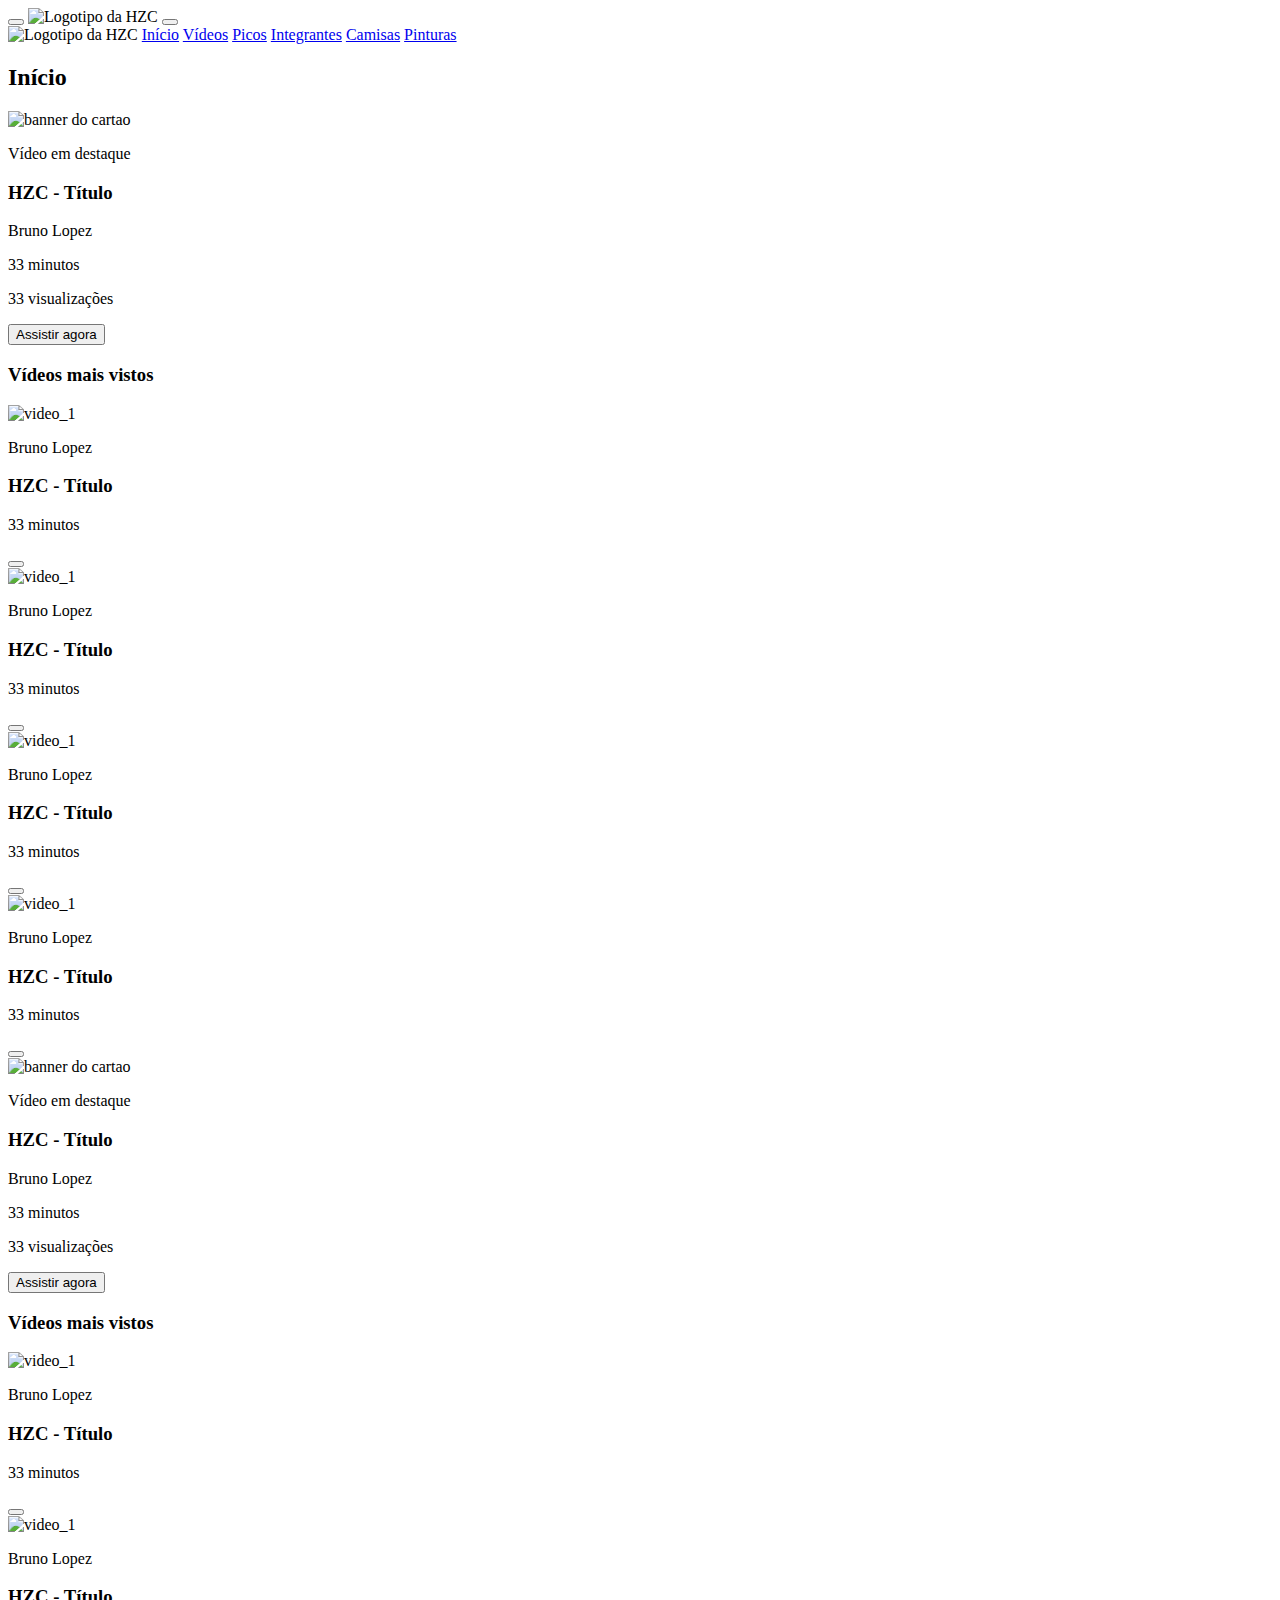
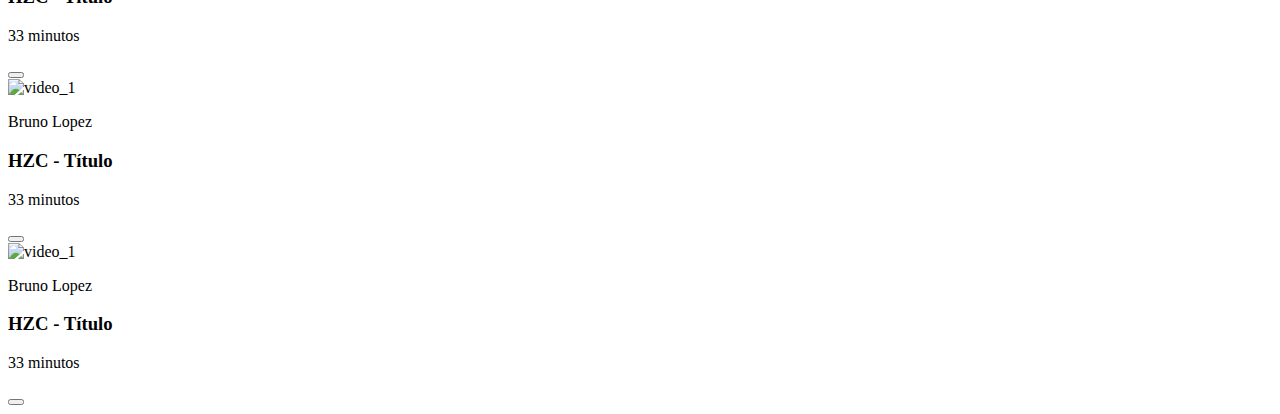
==== index.html @ 56eabd18 "Add files via upload" ====
<!DOCTYPE html>
<html lang="pt-br">
  <head>
    <meta charset="UTF-8" />
    <meta http-equiv="X-UA-Compatible" content="IE=edge" />
    <meta name="viewport" content="width=device-width, initial-scale=1.0" />
    <title>HZC | Home</title>
    <link rel="preconnect" href="https://fonts.googleapis.com" />
    <link rel="preconnect" href="https://fonts.gstatic.com" crossorigin />
    <link
      rel="stylesheet"
      href="https://fonts.googleapis.com/css2?family=Open+Sans:wght@400;600;700&display=swap"
    />
    <link rel="stylesheet" href="reset.css" />
    <link rel="stylesheet" href="style.css" />
  </head>
  <body>
    <header class="cabecalho">
      <button class="cabecalho__menu" aria-label="Menu"><i></i></button>
      <img src="img/logo.svg" alt="Logotipo da HZC" class="cabecalho__logo" />
      <button class="cabecalho__notificacao" aria-label="Notificação">
        <i></i>
      </button>
    </header>
    <nav class="menu-lateral">
      <img
        src="img/logo.svg"
        alt="Logotipo da HZC"
        class="menu-lateral__logo"
      />
      <a
        href="#"
        class="menu-lateral__link menu-lateral__link--inicio menu-lateral__link--ativo"
        >Início</a
      >
      <a href="#" class="menu-lateral__link menu-lateral__link--videos"
        >Vídeos</a
      >
      <a href="#" class="menu-lateral__link menu-lateral__link--picos">Picos</a>
      <a href="#" class="menu-lateral__link menu-lateral__link--integrantes"
        >Integrantes</a
      >
      <a href="#" class="menu-lateral__link menu-lateral__link--camisas"
        >Camisas</a
      >
      <a href="#" class="menu-lateral__link menu-lateral__link--pinturas"
        >Pinturas</a
      >
    </nav>
    <main class="principal">
      <h2 class="titulo__pagina">Início</h2>
      <article class="cartao cartao--destaque">
        <img
          src="img/banner-mobile_1.png"
          alt="banner do cartao"
          class="cartao_imagem"
        />
        <div class="cartao__conteudo">
          <p class="cartao__destaque">Vídeo em destaque</p>
          <h3 class="cartao__titulo">HZC - Título</h3>
          <p class="cartao__perfil">Bruno Lopez</p>
          <p class="cartao__info cartao__info--tempo">33 minutos</p>
          <p class="cartao__info cartao__info--visualizacao">
            33 visualizações
          </p>
          <button
            class="cartao__botao cartao__botao--play cartao__botao--destaque"
          >
            Assistir agora
          </button>
        </div>
      </article>
      <section class="secao">
        <h3 class="titulo-secao">Vídeos mais vistos</h3>
        <article class="cartao">
          <img src="img/video_1.png" alt="video_1" class="cartao_imagem" />
          <div class="cartao__conteudo">
            <p class="cartao__perfil">Bruno Lopez</p>
            <h3 class="cartao__titulo">HZC - Título</h3>
            <p class="cartao__info cartao__info--tempo">33 minutos</p>
            <button
              class="cartao__botao cartao__botao--play"
              aria-label="Assistir agora"
            ></button>
          </div>
        </article>
        <article class="cartao">
          <img src="img/video_1.png" alt="video_1" class="cartao_imagem" />
          <div class="cartao__conteudo">
            <p class="cartao__perfil">Bruno Lopez</p>
            <h3 class="cartao__titulo">HZC - Título</h3>
            <p class="cartao__info cartao__info--tempo">33 minutos</p>
            <button
              class="cartao__botao cartao__botao--play"
              aria-label="Assistir agora"
            ></button>
          </div>
        </article>
        <article class="cartao">
          <img src="img/video_1.png" alt="video_1" class="cartao_imagem" />
          <div class="cartao__conteudo">
            <p class="cartao__perfil">Bruno Lopez</p>
            <h3 class="cartao__titulo">HZC - Título</h3>
            <p class="cartao__info cartao__info--tempo">33 minutos</p>
            <button
              class="cartao__botao cartao__botao--play"
              aria-label="Assistir agora"
            ></button>
          </div>
        </article>
        <article class="cartao">
          <img src="img/video_1.png" alt="video_1" class="cartao_imagem" />
          <div class="cartao__conteudo">
            <p class="cartao__perfil">Bruno Lopez</p>
            <h3 class="cartao__titulo">HZC - Título</h3>
            <p class="cartao__info cartao__info--tempo">33 minutos</p>
            <button
              class="cartao__botao cartao__botao--play"
              aria-label="Assistir agora"
            ></button>
          </div>
        </article>
      </section>
      <article class="cartao cartao--destaque">
        <img
          src="img/banner-mobile_1.png"
          alt="banner do cartao"
          class="cartao_imagem"
        />
        <div class="cartao__conteudo">
          <p class="cartao__destaque">Vídeo em destaque</p>
          <h3 class="cartao__titulo">HZC - Título</h3>
          <p class="cartao__perfil">Bruno Lopez</p>
          <p class="cartao__info cartao__info--tempo">33 minutos</p>
          <p class="cartao__info cartao__info--visualizacao">
            33 visualizações
          </p>
          <button
            class="cartao__botao cartao__botao--play cartao__botao--destaque"
          >
            Assistir agora
          </button>
        </div>
      </article>
      <section class="secao">
        <h3 class="titulo-secao">Vídeos mais vistos</h3>
        <article class="cartao">
          <img src="img/video_1.png" alt="video_1" class="cartao_imagem" />
          <div class="cartao__conteudo">
            <p class="cartao__perfil">Bruno Lopez</p>
            <h3 class="cartao__titulo">HZC - Título</h3>
            <p class="cartao__info cartao__info--tempo">33 minutos</p>
            <button
              class="cartao__botao cartao__botao--play"
              aria-label="Assistir agora"
            ></button>
          </div>
        </article>
        <article class="cartao">
          <img src="img/video_1.png" alt="video_1" class="cartao_imagem" />
          <div class="cartao__conteudo">
            <p class="cartao__perfil">Bruno Lopez</p>
            <h3 class="cartao__titulo">HZC - Título</h3>
            <p class="cartao__info cartao__info--tempo">33 minutos</p>
            <button
              class="cartao__botao cartao__botao--play"
              aria-label="Assistir agora"
            ></button>
          </div>
        </article>
        <article class="cartao">
          <img src="img/video_1.png" alt="video_1" class="cartao_imagem" />
          <div class="cartao__conteudo">
            <p class="cartao__perfil">Bruno Lopez</p>
            <h3 class="cartao__titulo">HZC - Título</h3>
            <p class="cartao__info cartao__info--tempo">33 minutos</p>
            <button
              class="cartao__botao cartao__botao--play"
              aria-label="Assistir agora"
            ></button>
          </div>
        </article>
        <article class="cartao">
          <img src="img/video_1.png" alt="video_1" class="cartao_imagem" />
          <div class="cartao__conteudo">
            <p class="cartao__perfil">Bruno Lopez</p>
            <h3 class="cartao__titulo">HZC - Título</h3>
            <p class="cartao__info cartao__info--tempo">33 minutos</p>
            <button
              class="cartao__botao cartao__botao--play"
              aria-label="Assistir agora"
            ></button>
          </div>
        </article>
      </section>
    </main>
    <script src="index.js"></script>
  </body>
</html>
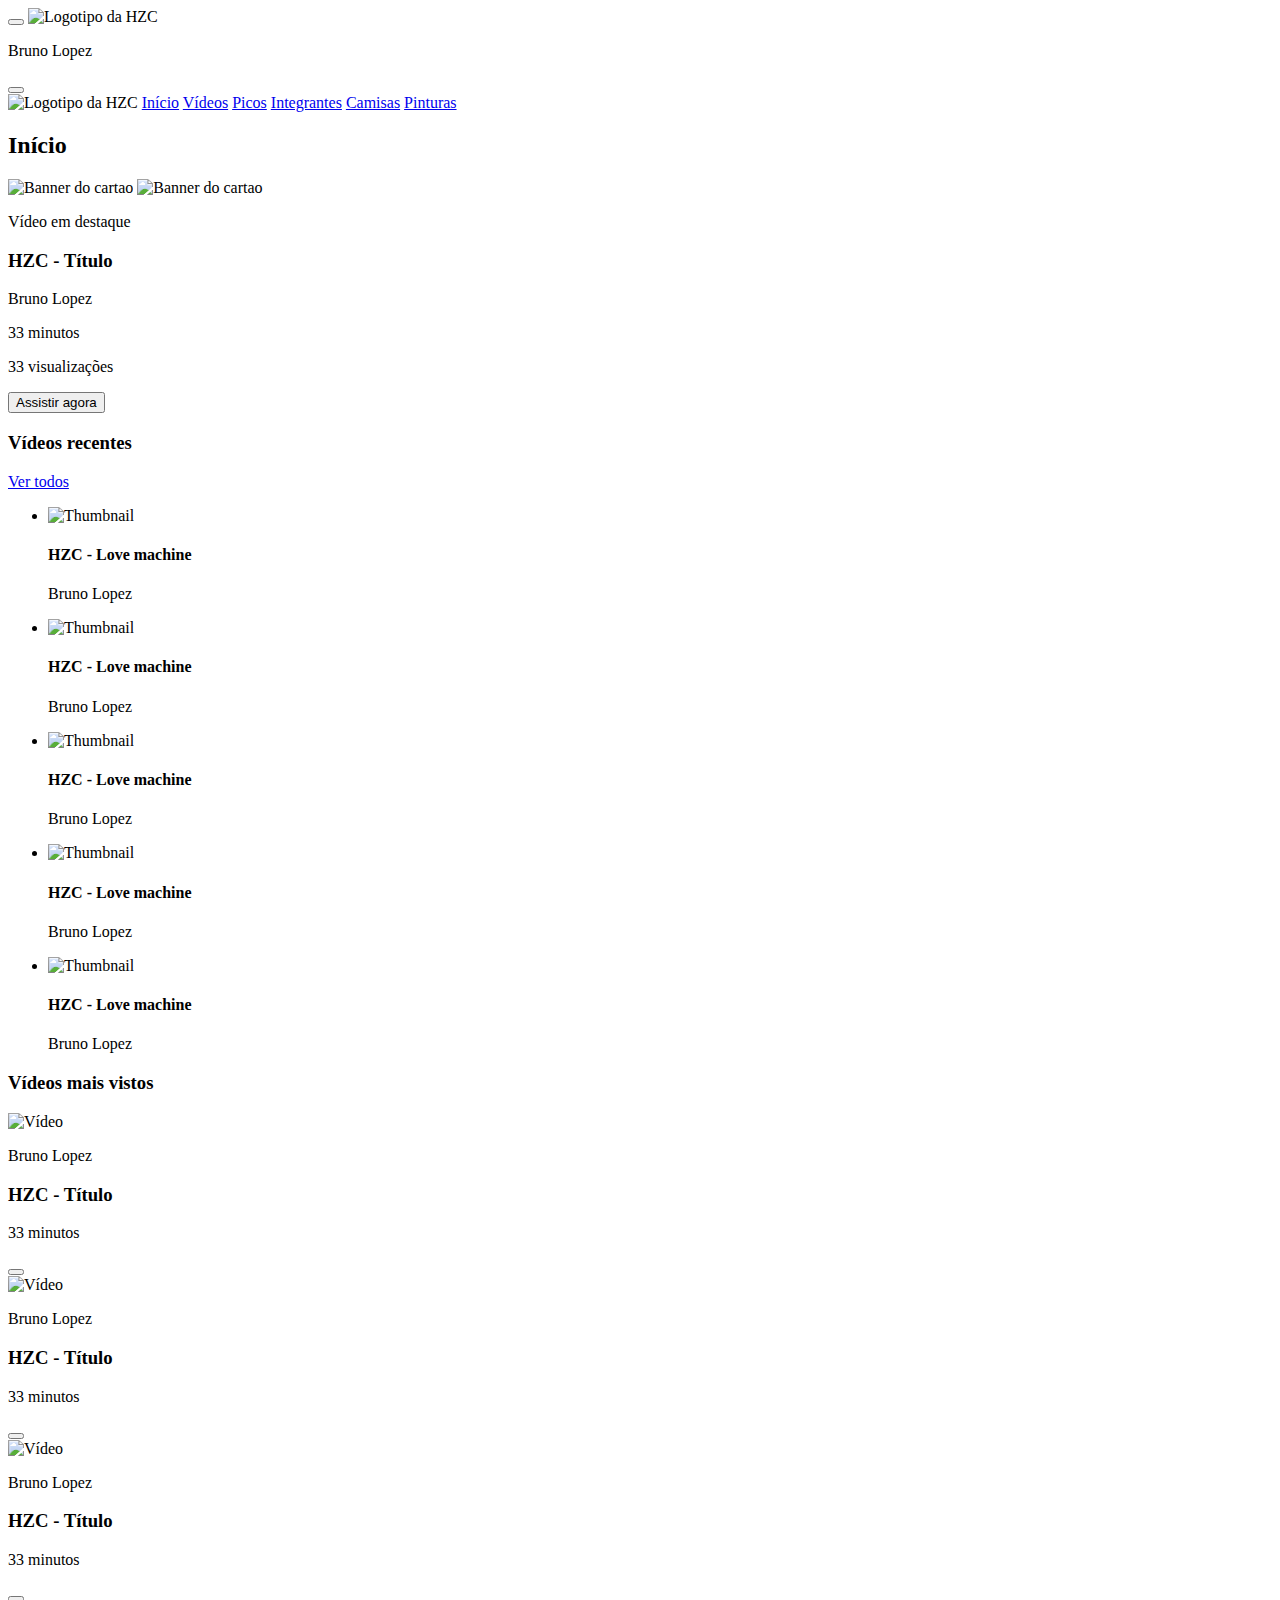
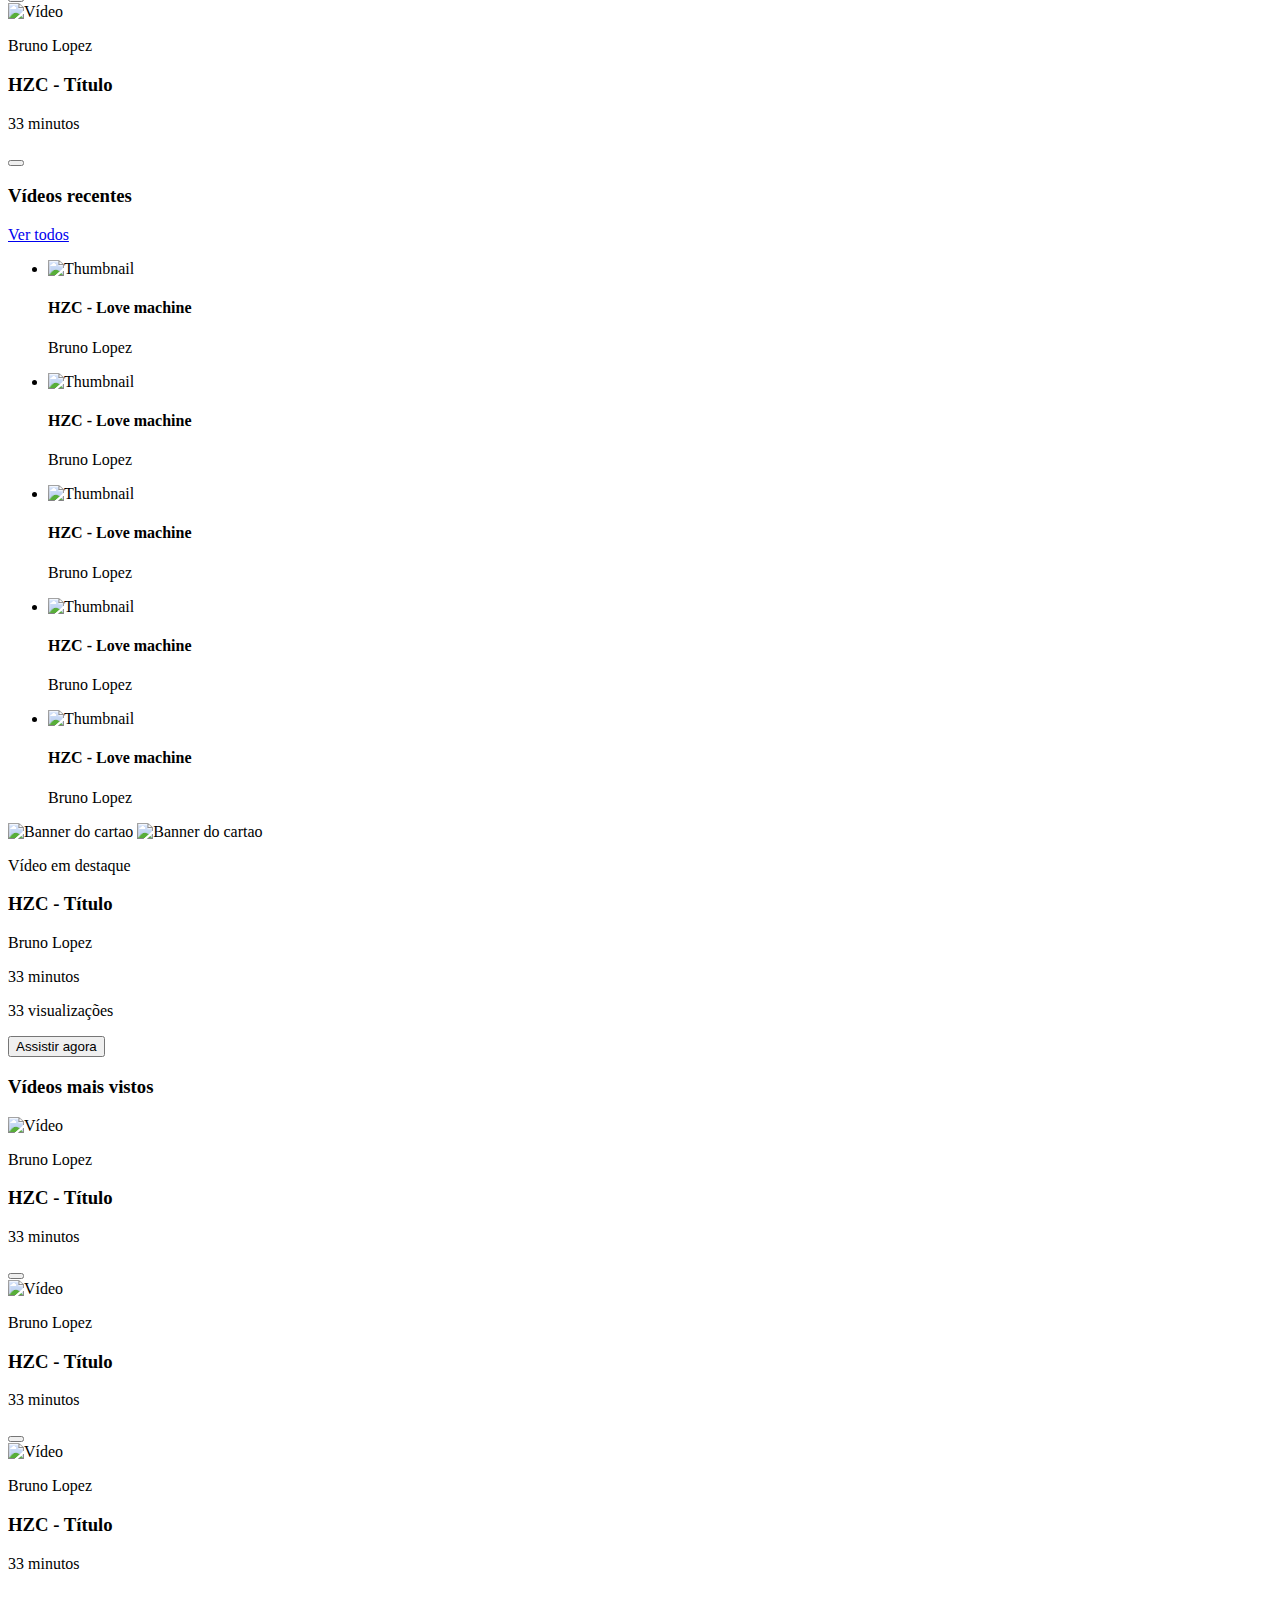
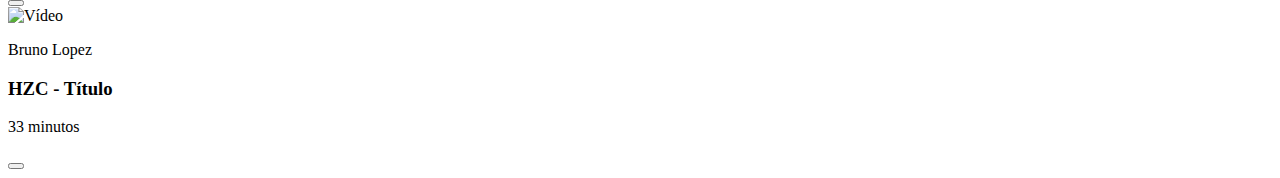
==== commit b49a645b: "Add files via upload" ====
--- a/index.html
+++ b/index.html
@@ -18,6 +18,7 @@
     <header class="cabecalho">
       <button class="cabecalho__menu" aria-label="Menu"><i></i></button>
       <img src="img/logo.svg" alt="Logotipo da HZC" class="cabecalho__logo" />
+      <p class="cabecalho__perfil">Bruno Lopez</p>
       <button class="cabecalho__notificacao" aria-label="Notificação">
         <i></i>
       </button>
@@ -48,12 +49,17 @@
       >
     </nav>
     <main class="principal">
-      <h2 class="titulo__pagina">Início</h2>
-      <article class="cartao cartao--destaque">
+      <h2 class="titulo-pagina">Início</h2>
+      <article class="cartao cartao--destaque destaque-video">
         <img
           src="img/banner-mobile_1.png"
-          alt="banner do cartao"
-          class="cartao_imagem"
+          alt="Banner do cartao"
+          class="cartao__imagem cartao__imagem--mobile"
+        />
+        <img
+          src="img/banner_1.png"
+          alt="Banner do cartao"
+          class="cartao__imagem cartao__imagem--desktop"
         />
         <div class="cartao__conteudo">
           <p class="cartao__destaque">Vídeo em destaque</p>
@@ -70,46 +76,97 @@
           </button>
         </div>
       </article>
-      <section class="secao">
+      <article class="cartao cartao--recentes videos-recentes">
+        <h3 class="cartao__titulo">Vídeos recentes</h3>
+        <a href="#" class="cartao__link">Ver todos</a>
+        <ul class="cartao__lista">
+          <li class="cartao__item">
+            <img
+              src="img/miniatura_1.png"
+              alt="Thumbnail"
+              class="cartao__item-thumbnail"
+            />
+            <h4 class="cartao__item-titulo">HZC - Love machine</h4>
+            <p class="cartao__item-perfil">Bruno Lopez</p>
+          </li>
+          <li class="cartao__item">
+            <img
+              src="img/miniatura_1.png"
+              alt="Thumbnail"
+              class="cartao__item-thumbnail"
+            />
+            <h4 class="cartao__item-titulo">HZC - Love machine</h4>
+            <p class="cartao__item-perfil">Bruno Lopez</p>
+          </li>
+          <li class="cartao__item">
+            <img
+              src="img/miniatura_1.png"
+              alt="Thumbnail"
+              class="cartao__item-thumbnail"
+            />
+            <h4 class="cartao__item-titulo">HZC - Love machine</h4>
+            <p class="cartao__item-perfil">Bruno Lopez</p>
+          </li>
+          <li class="cartao__item">
+            <img
+              src="img/miniatura_1.png"
+              alt="Thumbnail"
+              class="cartao__item-thumbnail"
+            />
+            <h4 class="cartao__item-titulo">HZC - Love machine</h4>
+            <p class="cartao__item-perfil">Bruno Lopez</p>
+          </li>
+          <li class="cartao__item">
+            <img
+              src="img/miniatura_1.png"
+              alt="Thumbnail"
+              class="cartao__item-thumbnail"
+            />
+            <h4 class="cartao__item-titulo">HZC - Love machine</h4>
+            <p class="cartao__item-perfil">Bruno Lopez</p>
+          </li>
+        </ul>
+      </article>
+      <section class="secao secao-videos">
         <h3 class="titulo-secao">Vídeos mais vistos</h3>
         <article class="cartao">
-          <img src="img/video_1.png" alt="video_1" class="cartao_imagem" />
-          <div class="cartao__conteudo">
-            <p class="cartao__perfil">Bruno Lopez</p>
-            <h3 class="cartao__titulo">HZC - Título</h3>
-            <p class="cartao__info cartao__info--tempo">33 minutos</p>
-            <button
-              class="cartao__botao cartao__botao--play"
-              aria-label="Assistir agora"
-            ></button>
-          </div>
-        </article>
-        <article class="cartao">
-          <img src="img/video_1.png" alt="video_1" class="cartao_imagem" />
-          <div class="cartao__conteudo">
-            <p class="cartao__perfil">Bruno Lopez</p>
-            <h3 class="cartao__titulo">HZC - Título</h3>
-            <p class="cartao__info cartao__info--tempo">33 minutos</p>
-            <button
-              class="cartao__botao cartao__botao--play"
-              aria-label="Assistir agora"
-            ></button>
-          </div>
-        </article>
-        <article class="cartao">
-          <img src="img/video_1.png" alt="video_1" class="cartao_imagem" />
-          <div class="cartao__conteudo">
-            <p class="cartao__perfil">Bruno Lopez</p>
-            <h3 class="cartao__titulo">HZC - Título</h3>
-            <p class="cartao__info cartao__info--tempo">33 minutos</p>
-            <button
-              class="cartao__botao cartao__botao--play"
-              aria-label="Assistir agora"
-            ></button>
-          </div>
-        </article>
-        <article class="cartao">
-          <img src="img/video_1.png" alt="video_1" class="cartao_imagem" />
+          <img src="img/video_1.png" alt="Vídeo" class="cartao__imagem" />
+          <div class="cartao__conteudo">
+            <p class="cartao__perfil">Bruno Lopez</p>
+            <h3 class="cartao__titulo">HZC - Título</h3>
+            <p class="cartao__info cartao__info--tempo">33 minutos</p>
+            <button
+              class="cartao__botao cartao__botao--play"
+              aria-label="Assistir agora"
+            ></button>
+          </div>
+        </article>
+        <article class="cartao">
+          <img src="img/video_1.png" alt="Vídeo" class="cartao__imagem" />
+          <div class="cartao__conteudo">
+            <p class="cartao__perfil">Bruno Lopez</p>
+            <h3 class="cartao__titulo">HZC - Título</h3>
+            <p class="cartao__info cartao__info--tempo">33 minutos</p>
+            <button
+              class="cartao__botao cartao__botao--play"
+              aria-label="Assistir agora"
+            ></button>
+          </div>
+        </article>
+        <article class="cartao">
+          <img src="img/video_1.png" alt="Vídeo" class="cartao__imagem" />
+          <div class="cartao__conteudo">
+            <p class="cartao__perfil">Bruno Lopez</p>
+            <h3 class="cartao__titulo">HZC - Título</h3>
+            <p class="cartao__info cartao__info--tempo">33 minutos</p>
+            <button
+              class="cartao__botao cartao__botao--play"
+              aria-label="Assistir agora"
+            ></button>
+          </div>
+        </article>
+        <article class="cartao">
+          <img src="img/video_1.png" alt="Vídeo" class="cartao__imagem" />
           <div class="cartao__conteudo">
             <p class="cartao__perfil">Bruno Lopez</p>
             <h3 class="cartao__titulo">HZC - Título</h3>
@@ -121,11 +178,67 @@
           </div>
         </article>
       </section>
-      <article class="cartao cartao--destaque">
+      <article class="cartao cartao--recentes produtos-recentes">
+        <h3 class="cartao__titulo">Vídeos recentes</h3>
+        <a href="#" class="cartao__link">Ver todos</a>
+        <ul class="cartao__lista">
+          <li class="cartao__item">
+            <img
+              src="img/miniatura_1.png"
+              alt="Thumbnail"
+              class="cartao__item-thumbnail"
+            />
+            <h4 class="cartao__item-titulo">HZC - Love machine</h4>
+            <p class="cartao__item-perfil">Bruno Lopez</p>
+          </li>
+          <li class="cartao__item">
+            <img
+              src="img/miniatura_1.png"
+              alt="Thumbnail"
+              class="cartao__item-thumbnail"
+            />
+            <h4 class="cartao__item-titulo">HZC - Love machine</h4>
+            <p class="cartao__item-perfil">Bruno Lopez</p>
+          </li>
+          <li class="cartao__item">
+            <img
+              src="img/miniatura_1.png"
+              alt="Thumbnail"
+              class="cartao__item-thumbnail"
+            />
+            <h4 class="cartao__item-titulo">HZC - Love machine</h4>
+            <p class="cartao__item-perfil">Bruno Lopez</p>
+          </li>
+          <li class="cartao__item">
+            <img
+              src="img/miniatura_1.png"
+              alt="Thumbnail"
+              class="cartao__item-thumbnail"
+            />
+            <h4 class="cartao__item-titulo">HZC - Love machine</h4>
+            <p class="cartao__item-perfil">Bruno Lopez</p>
+          </li>
+          <li class="cartao__item">
+            <img
+              src="img/miniatura_1.png"
+              alt="Thumbnail"
+              class="cartao__item-thumbnail"
+            />
+            <h4 class="cartao__item-titulo">HZC - Love machine</h4>
+            <p class="cartao__item-perfil">Bruno Lopez</p>
+          </li>
+        </ul>
+      </article>
+      <article class="cartao cartao--destaque destaque-produtos">
         <img
-          src="img/banner-mobile_1.png"
-          alt="banner do cartao"
-          class="cartao_imagem"
+          src="img/banner-mobile_2.png"
+          alt="Banner do cartao"
+          class="cartao__imagem cartao__imagem--mobile"
+        />
+        <img
+          src="img/banner_2.png"
+          alt="Banner do cartao"
+          class="cartao__imagem cartao__imagem--desktop"
         />
         <div class="cartao__conteudo">
           <p class="cartao__destaque">Vídeo em destaque</p>
@@ -142,46 +255,46 @@
           </button>
         </div>
       </article>
-      <section class="secao">
+      <section class="secao secao-produtos">
         <h3 class="titulo-secao">Vídeos mais vistos</h3>
         <article class="cartao">
-          <img src="img/video_1.png" alt="video_1" class="cartao_imagem" />
-          <div class="cartao__conteudo">
-            <p class="cartao__perfil">Bruno Lopez</p>
-            <h3 class="cartao__titulo">HZC - Título</h3>
-            <p class="cartao__info cartao__info--tempo">33 minutos</p>
-            <button
-              class="cartao__botao cartao__botao--play"
-              aria-label="Assistir agora"
-            ></button>
-          </div>
-        </article>
-        <article class="cartao">
-          <img src="img/video_1.png" alt="video_1" class="cartao_imagem" />
-          <div class="cartao__conteudo">
-            <p class="cartao__perfil">Bruno Lopez</p>
-            <h3 class="cartao__titulo">HZC - Título</h3>
-            <p class="cartao__info cartao__info--tempo">33 minutos</p>
-            <button
-              class="cartao__botao cartao__botao--play"
-              aria-label="Assistir agora"
-            ></button>
-          </div>
-        </article>
-        <article class="cartao">
-          <img src="img/video_1.png" alt="video_1" class="cartao_imagem" />
-          <div class="cartao__conteudo">
-            <p class="cartao__perfil">Bruno Lopez</p>
-            <h3 class="cartao__titulo">HZC - Título</h3>
-            <p class="cartao__info cartao__info--tempo">33 minutos</p>
-            <button
-              class="cartao__botao cartao__botao--play"
-              aria-label="Assistir agora"
-            ></button>
-          </div>
-        </article>
-        <article class="cartao">
-          <img src="img/video_1.png" alt="video_1" class="cartao_imagem" />
+          <img src="img/video_1.png" alt="Vídeo" class="cartao__imagem" />
+          <div class="cartao__conteudo">
+            <p class="cartao__perfil">Bruno Lopez</p>
+            <h3 class="cartao__titulo">HZC - Título</h3>
+            <p class="cartao__info cartao__info--tempo">33 minutos</p>
+            <button
+              class="cartao__botao cartao__botao--play"
+              aria-label="Assistir agora"
+            ></button>
+          </div>
+        </article>
+        <article class="cartao">
+          <img src="img/video_1.png" alt="Vídeo" class="cartao__imagem" />
+          <div class="cartao__conteudo">
+            <p class="cartao__perfil">Bruno Lopez</p>
+            <h3 class="cartao__titulo">HZC - Título</h3>
+            <p class="cartao__info cartao__info--tempo">33 minutos</p>
+            <button
+              class="cartao__botao cartao__botao--play"
+              aria-label="Assistir agora"
+            ></button>
+          </div>
+        </article>
+        <article class="cartao">
+          <img src="img/video_1.png" alt="Vídeo" class="cartao__imagem" />
+          <div class="cartao__conteudo">
+            <p class="cartao__perfil">Bruno Lopez</p>
+            <h3 class="cartao__titulo">HZC - Título</h3>
+            <p class="cartao__info cartao__info--tempo">33 minutos</p>
+            <button
+              class="cartao__botao cartao__botao--play"
+              aria-label="Assistir agora"
+            ></button>
+          </div>
+        </article>
+        <article class="cartao">
+          <img src="img/video_1.png" alt="Vídeo" class="cartao__imagem" />
           <div class="cartao__conteudo">
             <p class="cartao__perfil">Bruno Lopez</p>
             <h3 class="cartao__titulo">HZC - Título</h3>
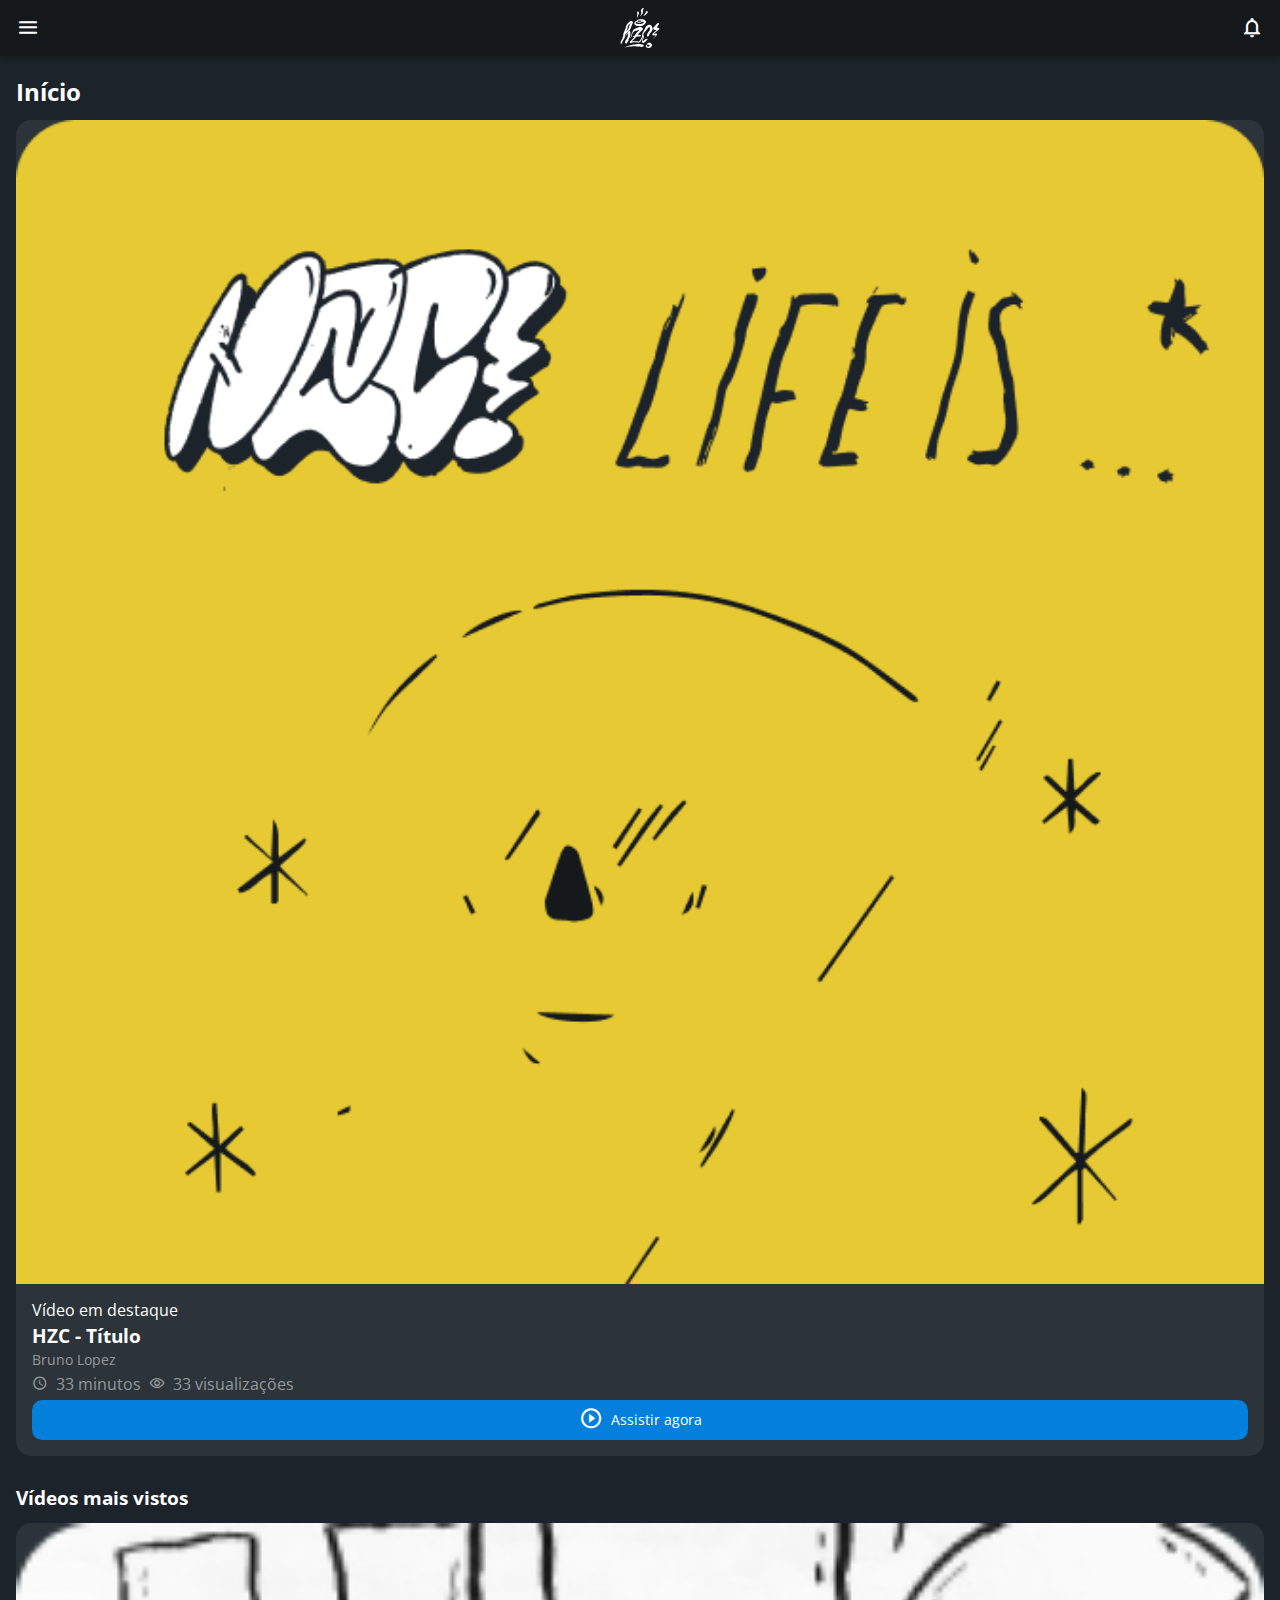
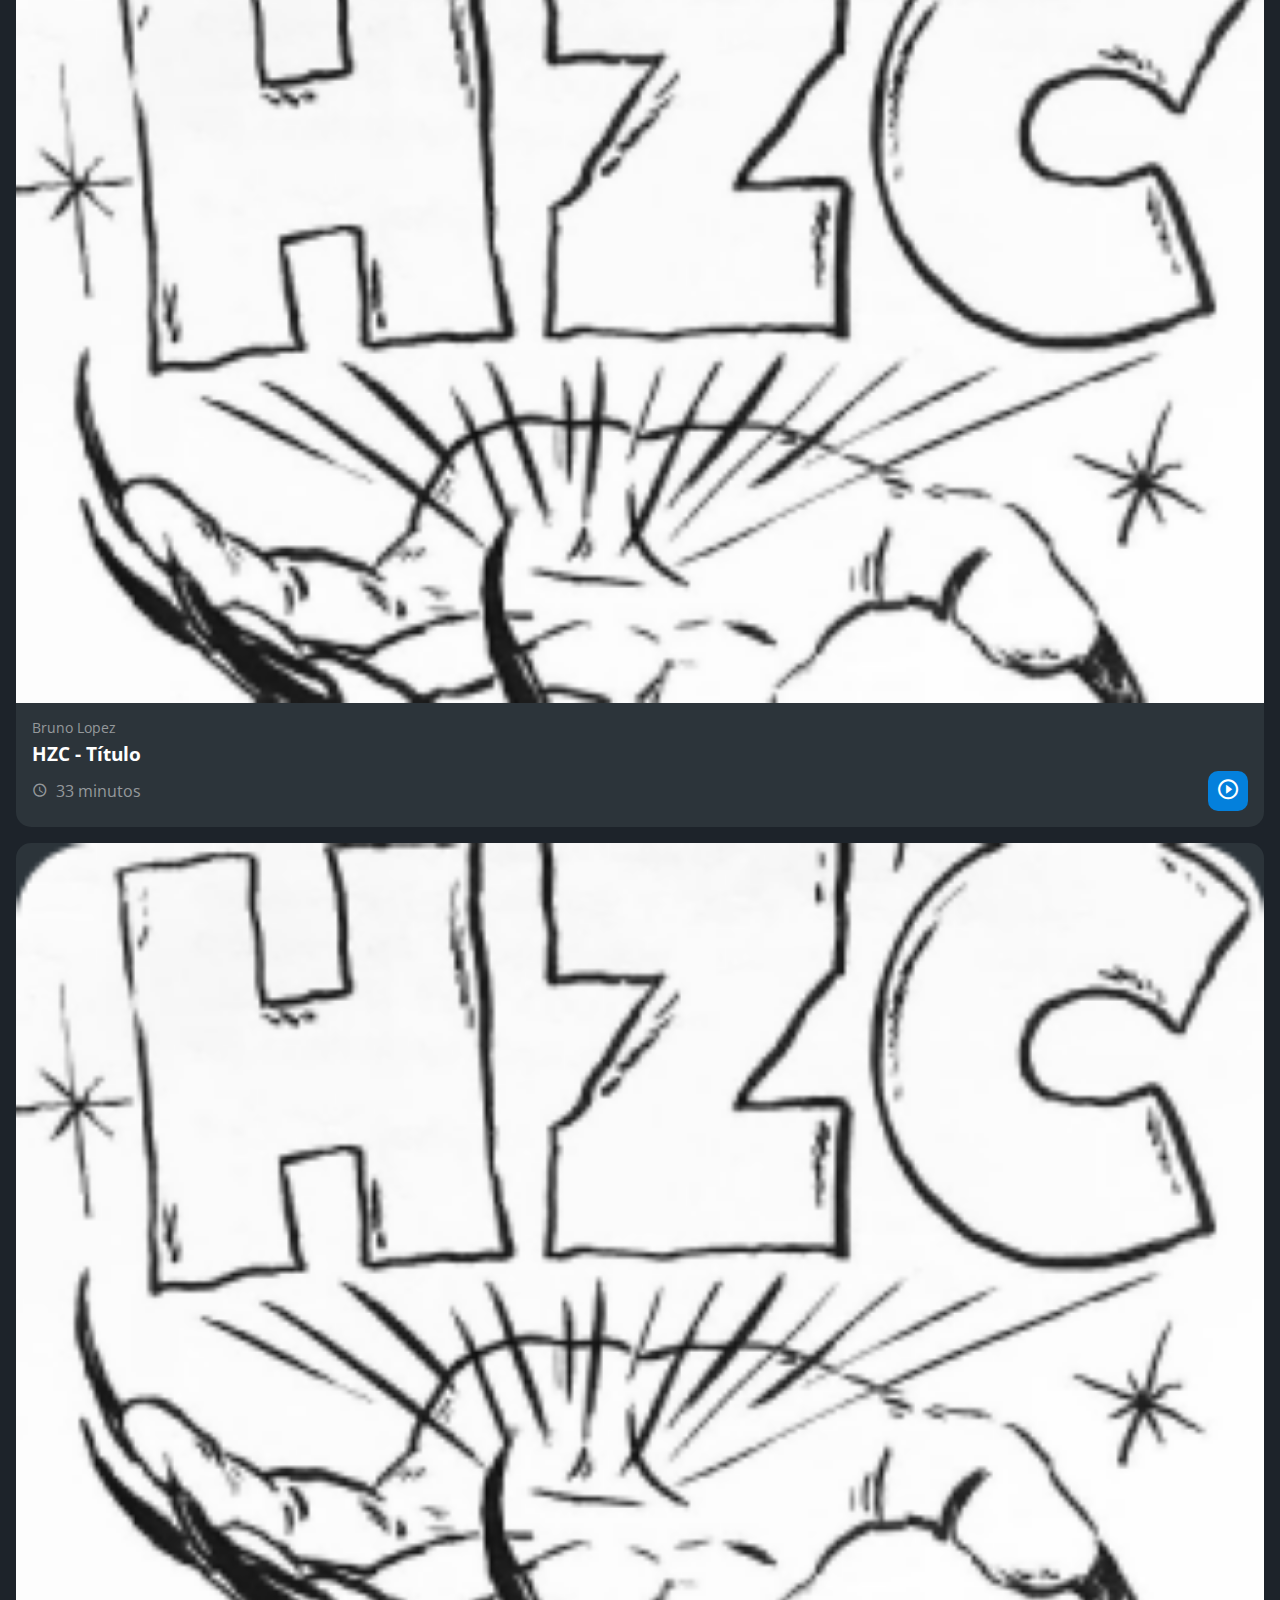
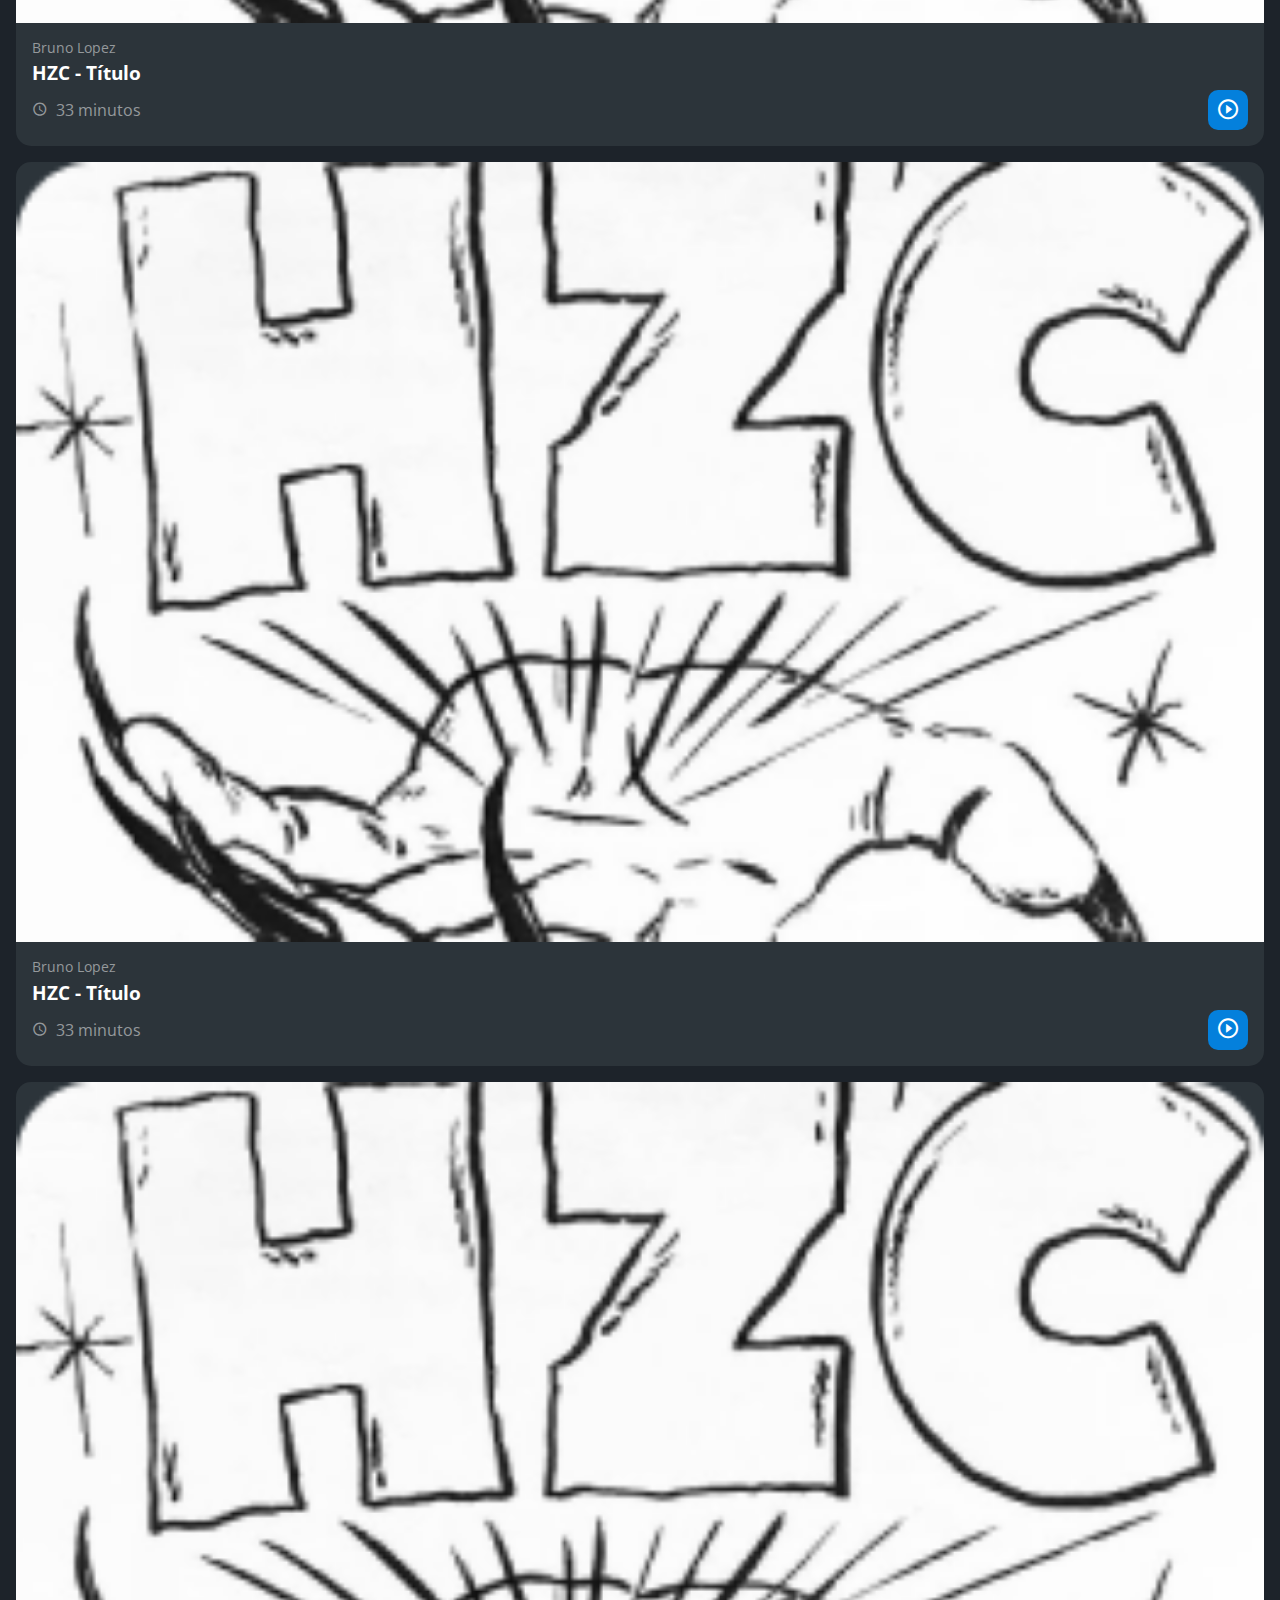
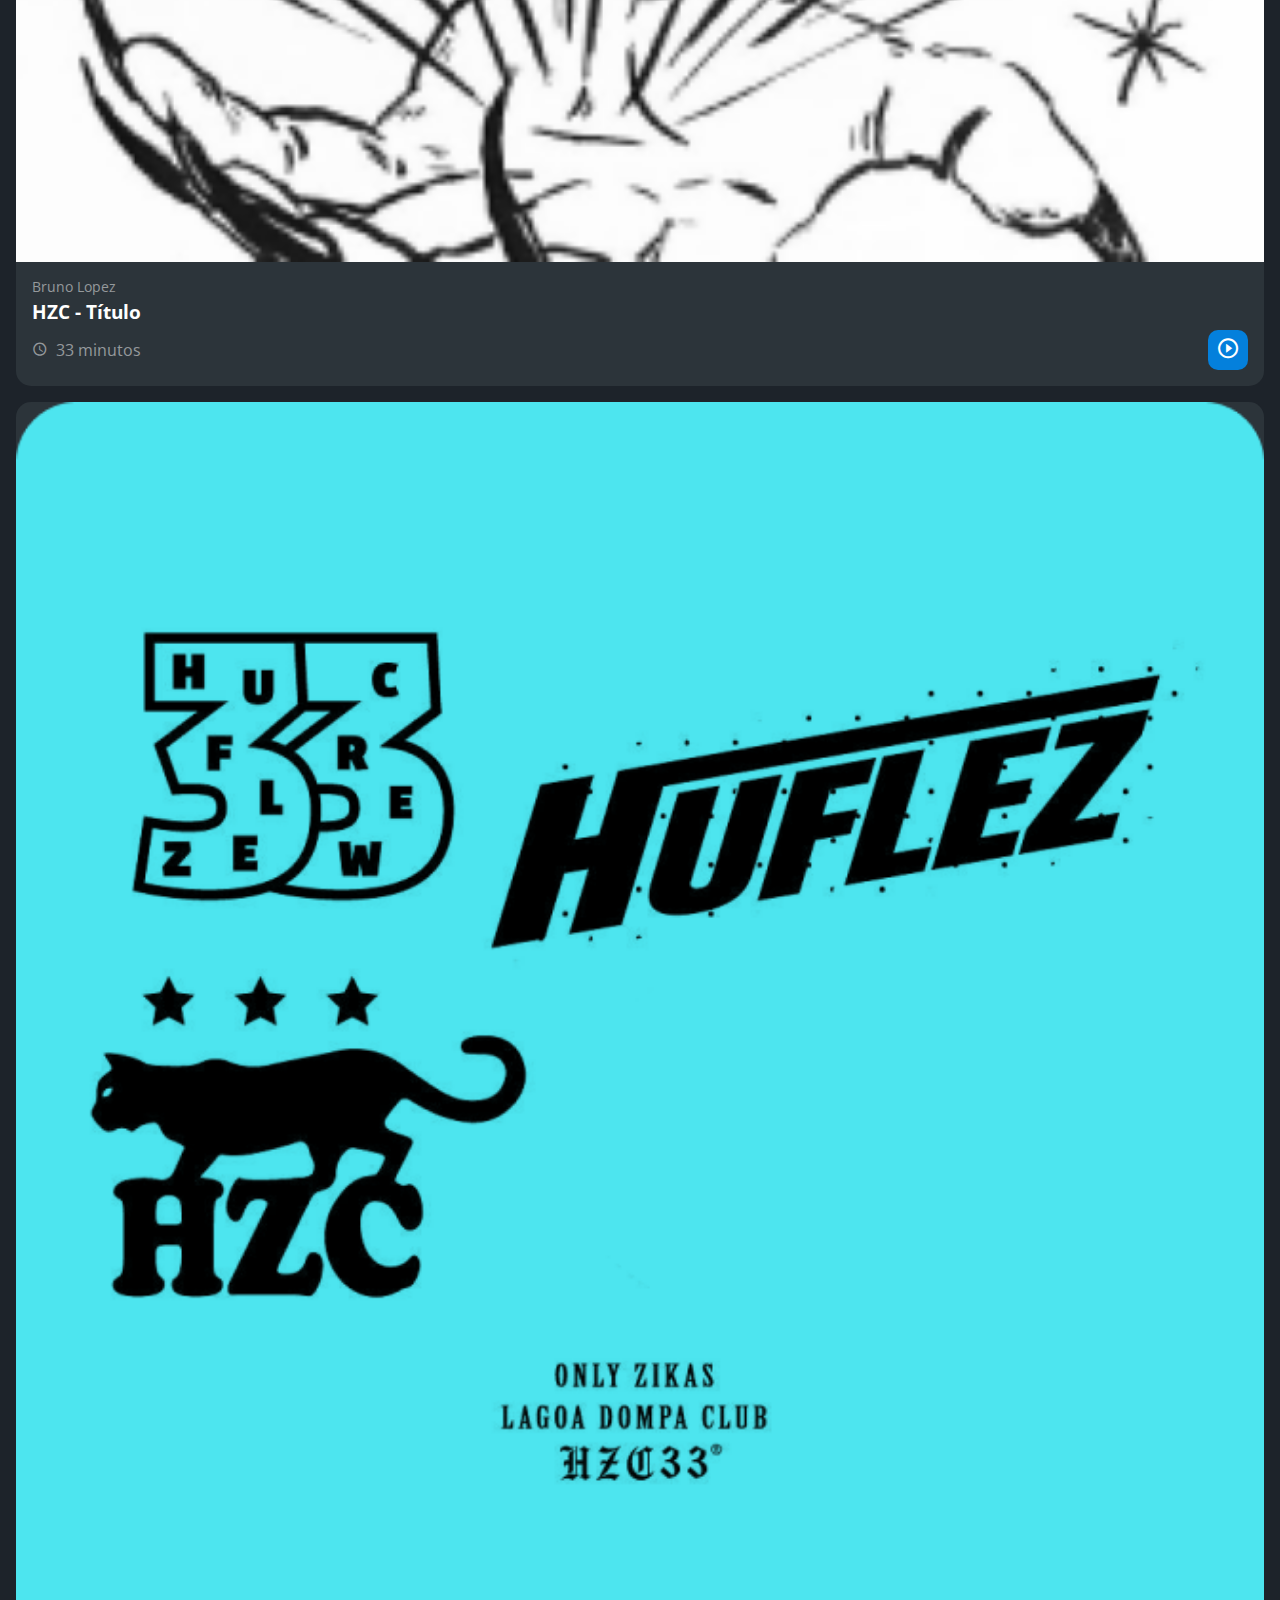
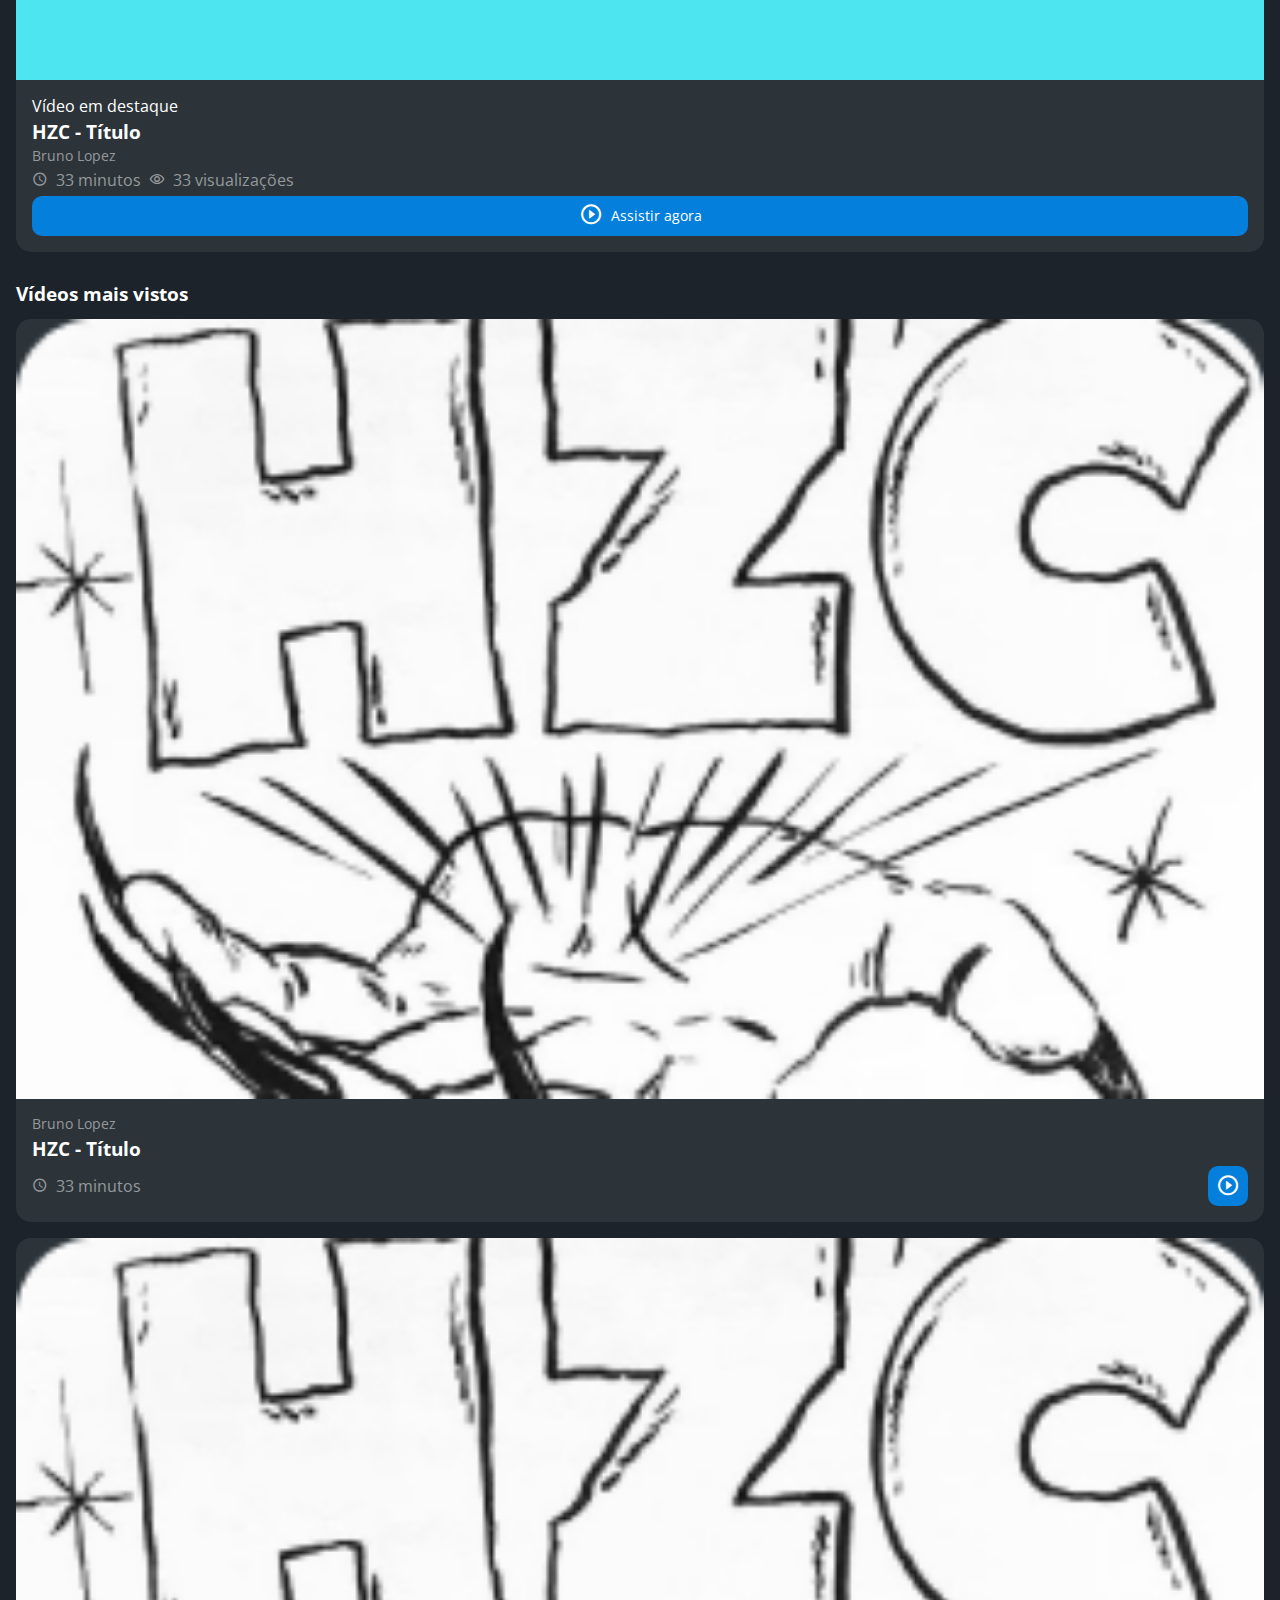
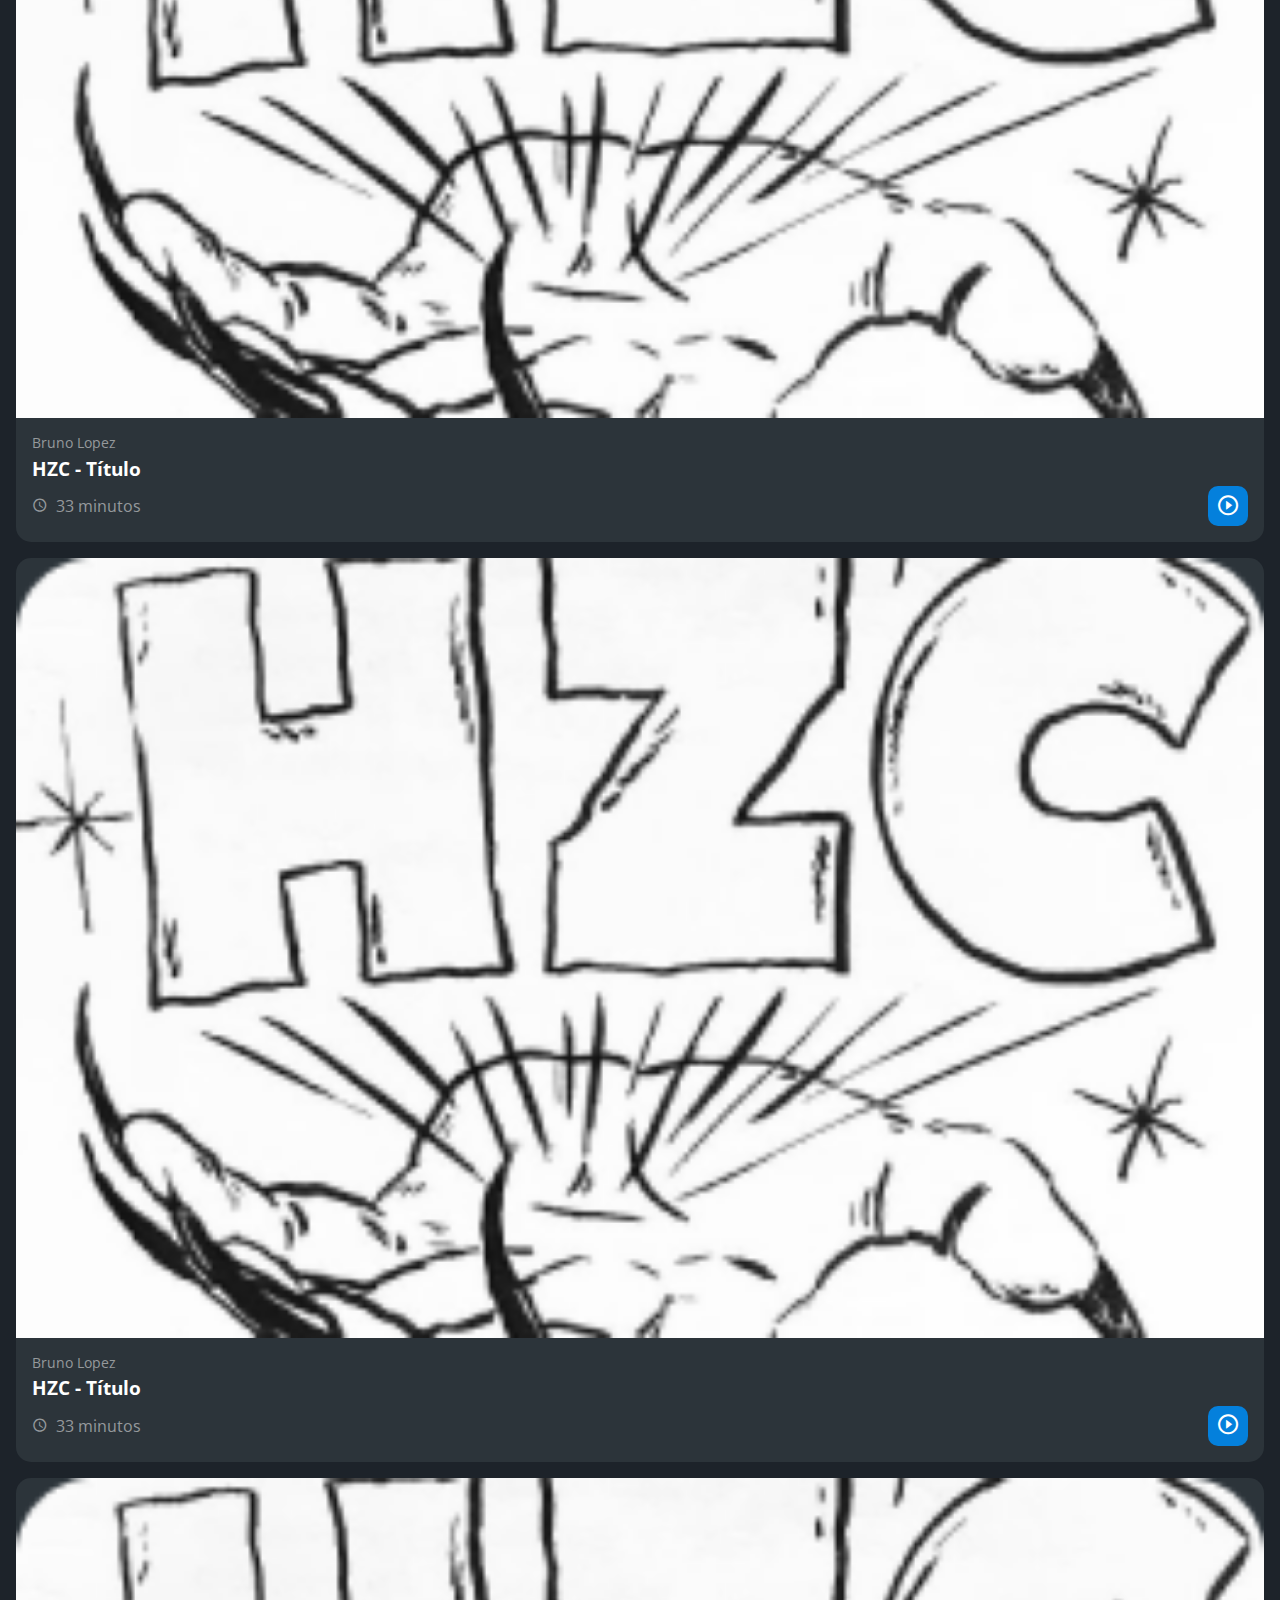
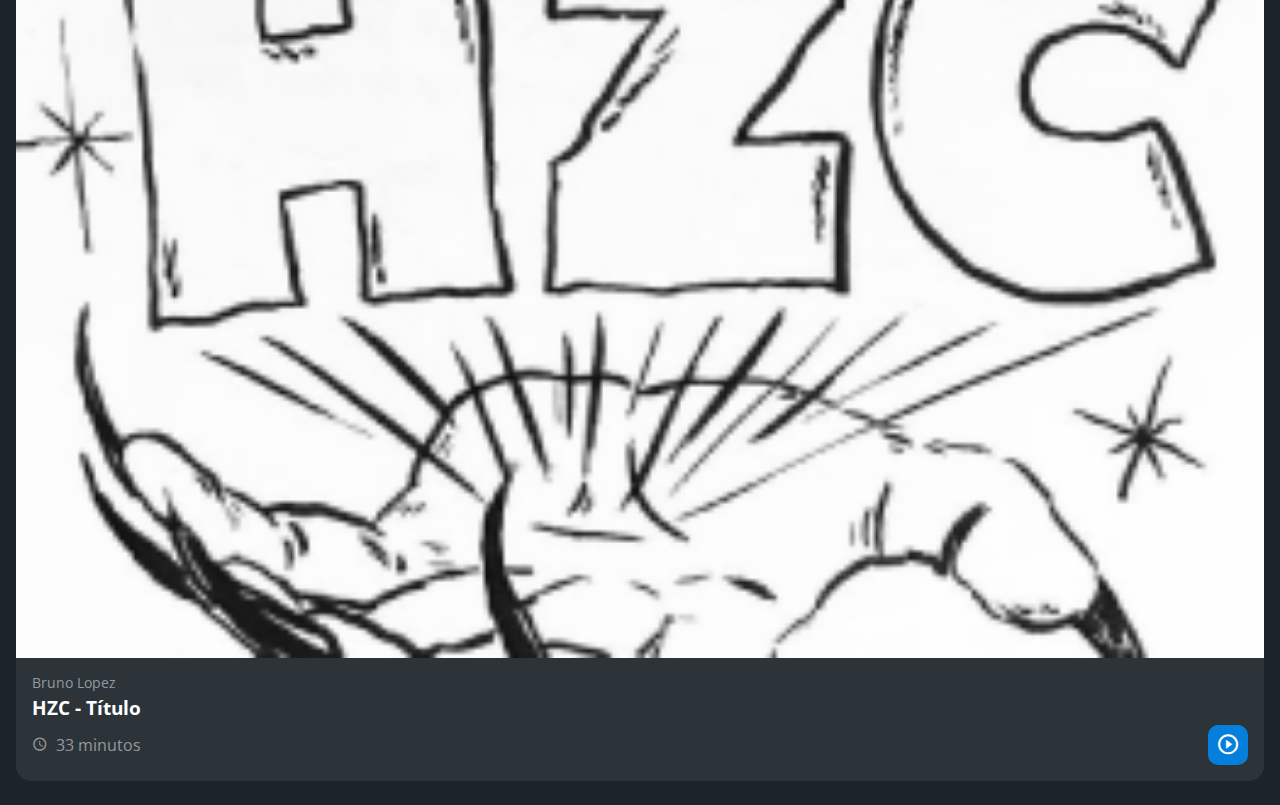
==== commit 83c584c7: "Last improvement" ====
--- a/index.html
+++ b/index.html
@@ -11,13 +11,17 @@
       rel="stylesheet"
       href="https://fonts.googleapis.com/css2?family=Open+Sans:wght@400;600;700&display=swap"
     />
-    <link rel="stylesheet" href="reset.css" />
-    <link rel="stylesheet" href="style.css" />
+    <link rel="stylesheet" href="assets/css/reset.css" />
+    <link rel="stylesheet" href="assets/css/style.css" />
   </head>
   <body>
     <header class="cabecalho">
       <button class="cabecalho__menu" aria-label="Menu"><i></i></button>
-      <img src="img/logo.svg" alt="Logotipo da HZC" class="cabecalho__logo" />
+      <img
+        src="assets/img/logo.svg"
+        alt="Logotipo da HZC"
+        class="cabecalho__logo"
+      />
       <p class="cabecalho__perfil">Bruno Lopez</p>
       <button class="cabecalho__notificacao" aria-label="Notificação">
         <i></i>
@@ -25,19 +29,21 @@
     </header>
     <nav class="menu-lateral">
       <img
-        src="img/logo.svg"
+        src="assets/img/logo.svg"
         alt="Logotipo da HZC"
         class="menu-lateral__logo"
       />
       <a
-        href="#"
+        href="index.html"
         class="menu-lateral__link menu-lateral__link--inicio menu-lateral__link--ativo"
         >Início</a
       >
       <a href="#" class="menu-lateral__link menu-lateral__link--videos"
         >Vídeos</a
       >
-      <a href="#" class="menu-lateral__link menu-lateral__link--picos">Picos</a>
+      <a href="picos.html" class="menu-lateral__link menu-lateral__link--picos"
+        >Picos</a
+      >
       <a href="#" class="menu-lateral__link menu-lateral__link--integrantes"
         >Integrantes</a
       >
@@ -52,12 +58,12 @@
       <h2 class="titulo-pagina">Início</h2>
       <article class="cartao cartao--destaque destaque-video">
         <img
-          src="img/banner-mobile_1.png"
+          src="assets/img/banner-mobile_1.png"
           alt="Banner do cartao"
           class="cartao__imagem cartao__imagem--mobile"
         />
         <img
-          src="img/banner_1.png"
+          src="assets/img/banner_1.png"
           alt="Banner do cartao"
           class="cartao__imagem cartao__imagem--desktop"
         />
@@ -82,43 +88,43 @@
         <ul class="cartao__lista">
           <li class="cartao__item">
             <img
-              src="img/miniatura_1.png"
-              alt="Thumbnail"
-              class="cartao__item-thumbnail"
-            />
-            <h4 class="cartao__item-titulo">HZC - Love machine</h4>
-            <p class="cartao__item-perfil">Bruno Lopez</p>
-          </li>
-          <li class="cartao__item">
-            <img
-              src="img/miniatura_1.png"
-              alt="Thumbnail"
-              class="cartao__item-thumbnail"
-            />
-            <h4 class="cartao__item-titulo">HZC - Love machine</h4>
-            <p class="cartao__item-perfil">Bruno Lopez</p>
-          </li>
-          <li class="cartao__item">
-            <img
-              src="img/miniatura_1.png"
-              alt="Thumbnail"
-              class="cartao__item-thumbnail"
-            />
-            <h4 class="cartao__item-titulo">HZC - Love machine</h4>
-            <p class="cartao__item-perfil">Bruno Lopez</p>
-          </li>
-          <li class="cartao__item">
-            <img
-              src="img/miniatura_1.png"
-              alt="Thumbnail"
-              class="cartao__item-thumbnail"
-            />
-            <h4 class="cartao__item-titulo">HZC - Love machine</h4>
-            <p class="cartao__item-perfil">Bruno Lopez</p>
-          </li>
-          <li class="cartao__item">
-            <img
-              src="img/miniatura_1.png"
+              src="assets/img/miniatura_1.png"
+              alt="Thumbnail"
+              class="cartao__item-thumbnail"
+            />
+            <h4 class="cartao__item-titulo">HZC - Love machine</h4>
+            <p class="cartao__item-perfil">Bruno Lopez</p>
+          </li>
+          <li class="cartao__item">
+            <img
+              src="assets/img/miniatura_1.png"
+              alt="Thumbnail"
+              class="cartao__item-thumbnail"
+            />
+            <h4 class="cartao__item-titulo">HZC - Love machine</h4>
+            <p class="cartao__item-perfil">Bruno Lopez</p>
+          </li>
+          <li class="cartao__item">
+            <img
+              src="assets/img/miniatura_1.png"
+              alt="Thumbnail"
+              class="cartao__item-thumbnail"
+            />
+            <h4 class="cartao__item-titulo">HZC - Love machine</h4>
+            <p class="cartao__item-perfil">Bruno Lopez</p>
+          </li>
+          <li class="cartao__item">
+            <img
+              src="assets/img/miniatura_1.png"
+              alt="Thumbnail"
+              class="cartao__item-thumbnail"
+            />
+            <h4 class="cartao__item-titulo">HZC - Love machine</h4>
+            <p class="cartao__item-perfil">Bruno Lopez</p>
+          </li>
+          <li class="cartao__item">
+            <img
+              src="assets/img/miniatura_1.png"
               alt="Thumbnail"
               class="cartao__item-thumbnail"
             />
@@ -130,43 +136,59 @@
       <section class="secao secao-videos">
         <h3 class="titulo-secao">Vídeos mais vistos</h3>
         <article class="cartao">
-          <img src="img/video_1.png" alt="Vídeo" class="cartao__imagem" />
-          <div class="cartao__conteudo">
-            <p class="cartao__perfil">Bruno Lopez</p>
-            <h3 class="cartao__titulo">HZC - Título</h3>
-            <p class="cartao__info cartao__info--tempo">33 minutos</p>
-            <button
-              class="cartao__botao cartao__botao--play"
-              aria-label="Assistir agora"
-            ></button>
-          </div>
-        </article>
-        <article class="cartao">
-          <img src="img/video_1.png" alt="Vídeo" class="cartao__imagem" />
-          <div class="cartao__conteudo">
-            <p class="cartao__perfil">Bruno Lopez</p>
-            <h3 class="cartao__titulo">HZC - Título</h3>
-            <p class="cartao__info cartao__info--tempo">33 minutos</p>
-            <button
-              class="cartao__botao cartao__botao--play"
-              aria-label="Assistir agora"
-            ></button>
-          </div>
-        </article>
-        <article class="cartao">
-          <img src="img/video_1.png" alt="Vídeo" class="cartao__imagem" />
-          <div class="cartao__conteudo">
-            <p class="cartao__perfil">Bruno Lopez</p>
-            <h3 class="cartao__titulo">HZC - Título</h3>
-            <p class="cartao__info cartao__info--tempo">33 minutos</p>
-            <button
-              class="cartao__botao cartao__botao--play"
-              aria-label="Assistir agora"
-            ></button>
-          </div>
-        </article>
-        <article class="cartao">
-          <img src="img/video_1.png" alt="Vídeo" class="cartao__imagem" />
+          <img
+            src="assets/img/video_1.png"
+            alt="Vídeo"
+            class="cartao__imagem"
+          />
+          <div class="cartao__conteudo">
+            <p class="cartao__perfil">Bruno Lopez</p>
+            <h3 class="cartao__titulo">HZC - Título</h3>
+            <p class="cartao__info cartao__info--tempo">33 minutos</p>
+            <button
+              class="cartao__botao cartao__botao--play"
+              aria-label="Assistir agora"
+            ></button>
+          </div>
+        </article>
+        <article class="cartao">
+          <img
+            src="assets/img/video_1.png"
+            alt="Vídeo"
+            class="cartao__imagem"
+          />
+          <div class="cartao__conteudo">
+            <p class="cartao__perfil">Bruno Lopez</p>
+            <h3 class="cartao__titulo">HZC - Título</h3>
+            <p class="cartao__info cartao__info--tempo">33 minutos</p>
+            <button
+              class="cartao__botao cartao__botao--play"
+              aria-label="Assistir agora"
+            ></button>
+          </div>
+        </article>
+        <article class="cartao">
+          <img
+            src="assets/img/video_1.png"
+            alt="Vídeo"
+            class="cartao__imagem"
+          />
+          <div class="cartao__conteudo">
+            <p class="cartao__perfil">Bruno Lopez</p>
+            <h3 class="cartao__titulo">HZC - Título</h3>
+            <p class="cartao__info cartao__info--tempo">33 minutos</p>
+            <button
+              class="cartao__botao cartao__botao--play"
+              aria-label="Assistir agora"
+            ></button>
+          </div>
+        </article>
+        <article class="cartao">
+          <img
+            src="assets/img/video_1.png"
+            alt="Vídeo"
+            class="cartao__imagem"
+          />
           <div class="cartao__conteudo">
             <p class="cartao__perfil">Bruno Lopez</p>
             <h3 class="cartao__titulo">HZC - Título</h3>
@@ -184,43 +206,43 @@
         <ul class="cartao__lista">
           <li class="cartao__item">
             <img
-              src="img/miniatura_1.png"
-              alt="Thumbnail"
-              class="cartao__item-thumbnail"
-            />
-            <h4 class="cartao__item-titulo">HZC - Love machine</h4>
-            <p class="cartao__item-perfil">Bruno Lopez</p>
-          </li>
-          <li class="cartao__item">
-            <img
-              src="img/miniatura_1.png"
-              alt="Thumbnail"
-              class="cartao__item-thumbnail"
-            />
-            <h4 class="cartao__item-titulo">HZC - Love machine</h4>
-            <p class="cartao__item-perfil">Bruno Lopez</p>
-          </li>
-          <li class="cartao__item">
-            <img
-              src="img/miniatura_1.png"
-              alt="Thumbnail"
-              class="cartao__item-thumbnail"
-            />
-            <h4 class="cartao__item-titulo">HZC - Love machine</h4>
-            <p class="cartao__item-perfil">Bruno Lopez</p>
-          </li>
-          <li class="cartao__item">
-            <img
-              src="img/miniatura_1.png"
-              alt="Thumbnail"
-              class="cartao__item-thumbnail"
-            />
-            <h4 class="cartao__item-titulo">HZC - Love machine</h4>
-            <p class="cartao__item-perfil">Bruno Lopez</p>
-          </li>
-          <li class="cartao__item">
-            <img
-              src="img/miniatura_1.png"
+              src="assets/img/miniatura_1.png"
+              alt="Thumbnail"
+              class="cartao__item-thumbnail"
+            />
+            <h4 class="cartao__item-titulo">HZC - Love machine</h4>
+            <p class="cartao__item-perfil">Bruno Lopez</p>
+          </li>
+          <li class="cartao__item">
+            <img
+              src="assets/img/miniatura_1.png"
+              alt="Thumbnail"
+              class="cartao__item-thumbnail"
+            />
+            <h4 class="cartao__item-titulo">HZC - Love machine</h4>
+            <p class="cartao__item-perfil">Bruno Lopez</p>
+          </li>
+          <li class="cartao__item">
+            <img
+              src="assets/img/miniatura_1.png"
+              alt="Thumbnail"
+              class="cartao__item-thumbnail"
+            />
+            <h4 class="cartao__item-titulo">HZC - Love machine</h4>
+            <p class="cartao__item-perfil">Bruno Lopez</p>
+          </li>
+          <li class="cartao__item">
+            <img
+              src="assets/img/miniatura_1.png"
+              alt="Thumbnail"
+              class="cartao__item-thumbnail"
+            />
+            <h4 class="cartao__item-titulo">HZC - Love machine</h4>
+            <p class="cartao__item-perfil">Bruno Lopez</p>
+          </li>
+          <li class="cartao__item">
+            <img
+              src="assets/img/miniatura_1.png"
               alt="Thumbnail"
               class="cartao__item-thumbnail"
             />
@@ -231,12 +253,12 @@
       </article>
       <article class="cartao cartao--destaque destaque-produtos">
         <img
-          src="img/banner-mobile_2.png"
+          src="assets/img/banner-mobile_2.png"
           alt="Banner do cartao"
           class="cartao__imagem cartao__imagem--mobile"
         />
         <img
-          src="img/banner_2.png"
+          src="assets/img/banner_2.png"
           alt="Banner do cartao"
           class="cartao__imagem cartao__imagem--desktop"
         />
@@ -258,43 +280,59 @@
       <section class="secao secao-produtos">
         <h3 class="titulo-secao">Vídeos mais vistos</h3>
         <article class="cartao">
-          <img src="img/video_1.png" alt="Vídeo" class="cartao__imagem" />
-          <div class="cartao__conteudo">
-            <p class="cartao__perfil">Bruno Lopez</p>
-            <h3 class="cartao__titulo">HZC - Título</h3>
-            <p class="cartao__info cartao__info--tempo">33 minutos</p>
-            <button
-              class="cartao__botao cartao__botao--play"
-              aria-label="Assistir agora"
-            ></button>
-          </div>
-        </article>
-        <article class="cartao">
-          <img src="img/video_1.png" alt="Vídeo" class="cartao__imagem" />
-          <div class="cartao__conteudo">
-            <p class="cartao__perfil">Bruno Lopez</p>
-            <h3 class="cartao__titulo">HZC - Título</h3>
-            <p class="cartao__info cartao__info--tempo">33 minutos</p>
-            <button
-              class="cartao__botao cartao__botao--play"
-              aria-label="Assistir agora"
-            ></button>
-          </div>
-        </article>
-        <article class="cartao">
-          <img src="img/video_1.png" alt="Vídeo" class="cartao__imagem" />
-          <div class="cartao__conteudo">
-            <p class="cartao__perfil">Bruno Lopez</p>
-            <h3 class="cartao__titulo">HZC - Título</h3>
-            <p class="cartao__info cartao__info--tempo">33 minutos</p>
-            <button
-              class="cartao__botao cartao__botao--play"
-              aria-label="Assistir agora"
-            ></button>
-          </div>
-        </article>
-        <article class="cartao">
-          <img src="img/video_1.png" alt="Vídeo" class="cartao__imagem" />
+          <img
+            src="assets/img/video_1.png"
+            alt="Vídeo"
+            class="cartao__imagem"
+          />
+          <div class="cartao__conteudo">
+            <p class="cartao__perfil">Bruno Lopez</p>
+            <h3 class="cartao__titulo">HZC - Título</h3>
+            <p class="cartao__info cartao__info--tempo">33 minutos</p>
+            <button
+              class="cartao__botao cartao__botao--play"
+              aria-label="Assistir agora"
+            ></button>
+          </div>
+        </article>
+        <article class="cartao">
+          <img
+            src="assets/img/video_1.png"
+            alt="Vídeo"
+            class="cartao__imagem"
+          />
+          <div class="cartao__conteudo">
+            <p class="cartao__perfil">Bruno Lopez</p>
+            <h3 class="cartao__titulo">HZC - Título</h3>
+            <p class="cartao__info cartao__info--tempo">33 minutos</p>
+            <button
+              class="cartao__botao cartao__botao--play"
+              aria-label="Assistir agora"
+            ></button>
+          </div>
+        </article>
+        <article class="cartao">
+          <img
+            src="assets/img/video_1.png"
+            alt="Vídeo"
+            class="cartao__imagem"
+          />
+          <div class="cartao__conteudo">
+            <p class="cartao__perfil">Bruno Lopez</p>
+            <h3 class="cartao__titulo">HZC - Título</h3>
+            <p class="cartao__info cartao__info--tempo">33 minutos</p>
+            <button
+              class="cartao__botao cartao__botao--play"
+              aria-label="Assistir agora"
+            ></button>
+          </div>
+        </article>
+        <article class="cartao">
+          <img
+            src="assets/img/video_1.png"
+            alt="Vídeo"
+            class="cartao__imagem"
+          />
           <div class="cartao__conteudo">
             <p class="cartao__perfil">Bruno Lopez</p>
             <h3 class="cartao__titulo">HZC - Título</h3>
--- a/assets/css/style.css
+++ b/assets/css/style.css
@@ -0,0 +1,438 @@
+@font-face {
+    font-family: 'icones';
+    src: url(../font/icones.ttf);
+}
+
+body {
+    background-color: #1D232A;
+    font-family: 'Open Sans', 'icones', sans-serif;
+    color: #FFFFFF;
+}
+
+@media screen and (min-width: 1440px) {
+    body {
+        display: grid;
+        grid-template-columns: auto 1fr;
+    }
+}
+
+.cabecalho {
+    display: flex;
+    justify-content: space-between;
+    align-items: center;
+    background-color: #15191C;
+    padding: 8px 16px;
+    box-shadow: 0px 4px 4px rgba(0, 0, 0, 0.16);
+}
+
+.cabecalho__menu i::before {
+    content: "\e904";
+    font-size: 24px;
+}
+
+.cabecalho__notificacao i::before {
+    content: "\e906";
+    font-size: 24px;
+}
+
+.cabecalho__logo {
+    width: 40px;
+}
+
+.cabecalho__perfil {
+    display: none;
+}
+
+@media screen and (min-width: 1440px) {
+    .cabecalho {
+        background-color: #1D232A;
+        display: grid;
+        column-gap: 32px;
+        grid-template-columns: 1fr auto;
+        padding: 16px 60px;
+        height: 80px;
+        box-sizing: border-box;
+        grid-column: 2;
+    }
+
+    .cabecalho__menu {
+        display: none;
+    }
+
+    .cabecalho__logo {
+        display: none;
+    }
+
+    .cabecalho__perfil {
+        display: grid;
+        grid-template-columns: repeat(3, auto);
+        column-gap: 8px;
+        align-items: center;
+        justify-self: flex-end;
+        color: #95999C;
+        padding: 8px 32px;
+        border-right: 1px solid #95999C;
+    }
+
+    .cabecalho__perfil::before {
+        content: "";
+        display: block;
+        width: 32px;
+        height: 32px;
+        background-image: url(../img/profile_2.png);
+        background-size: contain;
+        background-repeat: no-repeat;
+        background-position: center;
+    }
+
+    .cabecalho__perfil::after {
+        content: "\e90d";
+        color: #FFFFFF;
+        font-size: 1.5rem;
+    }
+}
+
+.menu-lateral {
+    display: flex;
+    flex-direction: column;
+    background-color: #15191C;
+    width: 75vw;
+    height: 100vh;
+
+    position: absolute;
+    left: -100vw;
+    transition: .25s;
+}
+
+.menu-lateral--ativo {
+    left: 0;
+    transition: .25s;
+}
+
+.menu-lateral__logo {
+    width: 118px;
+    align-self: center;
+    padding: 16px;
+}
+
+.menu-lateral__link {
+    height: 64px;
+    color: #95999C;
+    padding-left: 64px;
+    display: flex;
+    align-items: center;
+}
+
+.menu-lateral__link--ativo {
+    color: #FFFFFF;
+    padding-left: 56px;
+    border-left: 8px solid #FFFFFF;
+}
+
+.menu-lateral__link::before {
+    content: "\e900";
+    width: 24px;
+    height: 24px;
+    font-size: 24px;
+    position: absolute;
+    left: 24px;
+}
+
+.menu-lateral__link--inicio::before {
+    content: "\e902";
+}
+
+.menu-lateral__link--videos::before {
+    content: "\e90e";
+}
+
+.menu-lateral__link--picos::before {
+    content: "\e909";
+}
+
+.menu-lateral__link--integrantes::before {
+    content: "\e903";
+}
+
+.menu-lateral__link--camisas::before {
+    content: "\e900";
+}
+
+.menu-lateral__link--pinturas::before {
+    content: "\e90a";
+}
+
+@media screen and (min-width: 1440px) {
+    .menu-lateral {
+        position: static;
+        width: 200px;
+        grid-column: 1;
+        grid-row: 1 / span 2;
+    }
+}
+
+.principal {
+    padding: 24px 16px;
+    display: grid;
+    gap: 16px;
+}
+
+.titulo-pagina {
+    font-size: 1.5rem;
+    font-weight: 700;
+}
+
+.titulo-secao {
+    font-size: 1.2rem;
+    font-weight: 700;
+}
+
+@media screen and (min-width: 1440px) {
+    .principal {
+        display: grid;
+        grid-template-columns: auto 1fr auto;
+        grid-template-areas: 
+            "titulo-pagina titulo-pagina titulo-pagina"
+            "destaque-video destaque-video videos-recentes"
+            "secao-videos secao-videos secao-videos"
+            "produtos-recentes destaque-produtos destaque-produtos"
+            "secao-produtos secao-produtos secao-produtos"       
+        ;
+        column-gap: 32px;
+        padding: 16px 60px;
+        grid-column: 2;
+    }
+
+    .titulo-secao {
+        grid-column: span 4;
+    }
+}
+
+.cartao {
+    width: 100%;
+    border-radius: 15px;
+    overflow: hidden;
+    background-color: #2C343A;
+}
+
+.cartao__imagem--desktop {
+    display: none;
+}
+
+.cartao--destaque {
+    margin-bottom: 16px;
+}
+
+.cartao__conteudo {
+    padding: 16px;
+    display: grid;
+    grid-template-columns: auto 1fr;
+    gap: 8px;
+}
+
+.cartao__destaque {
+    grid-column: span 2;
+}
+
+.cartao__titulo {
+    font-size: 1.2rem;
+    font-weight: 700;
+    grid-column: span 2;
+}
+
+.cartao__perfil {
+    color: #95999C;
+    font-size: 0.9rem;
+    grid-column: span 2;
+}
+
+.cartao__info {
+    display: flex;
+    align-items: center;
+    color: #95999C;
+}
+
+.cartao__info--tempo::before {
+    content: "\e90c";
+    margin-right: 8px;    
+}
+
+.cartao__info--visualizacao::before {
+    content: "\e90f";
+    margin-right: 8px;    
+}
+
+.cartao__botao {
+    display: flex;
+    justify-content: center;
+    align-items: center;
+    background-color: #0480DC;
+    width: 40px;
+    height: 40px;
+    border-radius: 10px;
+    font-size: 0.9rem;
+    justify-self: flex-end;
+}
+
+.cartao__botao--play::before {
+    content: "\e90b";
+    font-size: 24px;
+}
+
+.cartao__botao--destaque {
+    width: 100%;
+    grid-column: span 2;
+}
+
+.cartao__botao--destaque::before {
+    margin-right: 8px;
+}
+
+.cartao--recentes {
+    display: none;
+}
+
+@media screen and (min-width: 1440px) {
+    .cartao--destaque {
+        margin-bottom: 0;
+    }
+
+    .cartao__imagem--mobile {
+        display: none;
+    }
+
+    .cartao__imagem--desktop {
+        display: block;
+    }
+
+    .cartao__botao--destaque {
+        grid-column: auto;
+        padding: 16px 8px;
+    }
+
+    .cartao--recentes {
+        display: grid;
+        grid-template-columns: auto auto;
+        align-items: center;
+        row-gap: 24px;
+        width: 256px;
+        padding: 16px;
+        box-sizing: border-box;
+        align-self: flex-start;
+    }
+
+    .cartao--recentes .cartao__titulo {
+        grid-column: auto;
+    }
+
+    .cartao__link {
+        font-size: 0.8rem;
+        font-weight: 600;
+        color: #0480DC;
+        justify-self: flex-end;
+    }
+    
+    .cartao__lista {
+        display: grid;
+        row-gap: 16px;
+        grid-column: span 2;
+    }
+
+    .cartao__item {
+        display: grid;
+        grid-template-columns: auto 1fr;
+        gap: 8px;
+    }
+
+    .cartao__item-thumbnail {
+        width: 32px;
+        grid-row: span 2;
+    }
+
+    .cartao__item-titulo {
+        font-size: 0.9rem;
+        line-height: 1.2rem;
+        font-weight: 700;
+    }
+
+    .cartao__item-perfil {
+        font-size: 0.8rem;
+        color: #95999C;
+    }
+}
+
+.secao {
+    display: grid;
+    gap: 16px;
+}
+
+@media screen and (min-width: 1440px) {
+    .secao {
+        grid-template-columns: repeat(4, 1fr);
+    }
+
+    .destaque-video {
+        grid-area: destaque-video;
+    }
+    
+    .videos-recentes {
+        grid-area: videos-recentes;
+    }
+    
+    .secao-videos {
+        grid-area: secao-videos;
+    }
+    
+    .destaque-produtos {
+        grid-area: destaque-produtos;
+    }
+    
+    .produtos-recentes {
+        grid-area: produtos-recentes;
+    }
+    
+    .secao-produtos {
+        grid-area: secao-produtos;
+    }
+}
+
+/* Picos */
+
+@media screen and (min-width: 1440px) {
+    .principal--picos {
+        grid-template-areas: 
+        "titulo-pagina titulo-pagina titulo-pagina"
+        "picos-mapa picos-mapa picos-favoritos"
+        "secao-picos-mais-visitados secao-picos-mais-visitados secao-picos-mais-visitados"
+        ;
+    }
+}
+
+.picos-mapa {
+    width: 100%;
+    height: 468px;
+    background-image: url(../img/mapa-picos.png);
+    background-size: cover;
+    background-repeat: no-repeat;
+    background-position: center;
+    border-radius: 15px;
+}
+
+.cartao__botao--pico::before {
+    content: "\e908";
+    font-size: 24px;
+}
+
+@media screen and (min-width: 1440px) {
+    .picos-mapa {
+        grid-area: picos-mapa;
+    }
+
+    .picos-favoritos {
+        grid-area: picos-favoritos;
+    }
+
+    .secao-picos-mais-visitados {
+        grid-area: secao-picos-mais-visitados;
+    }
+}
